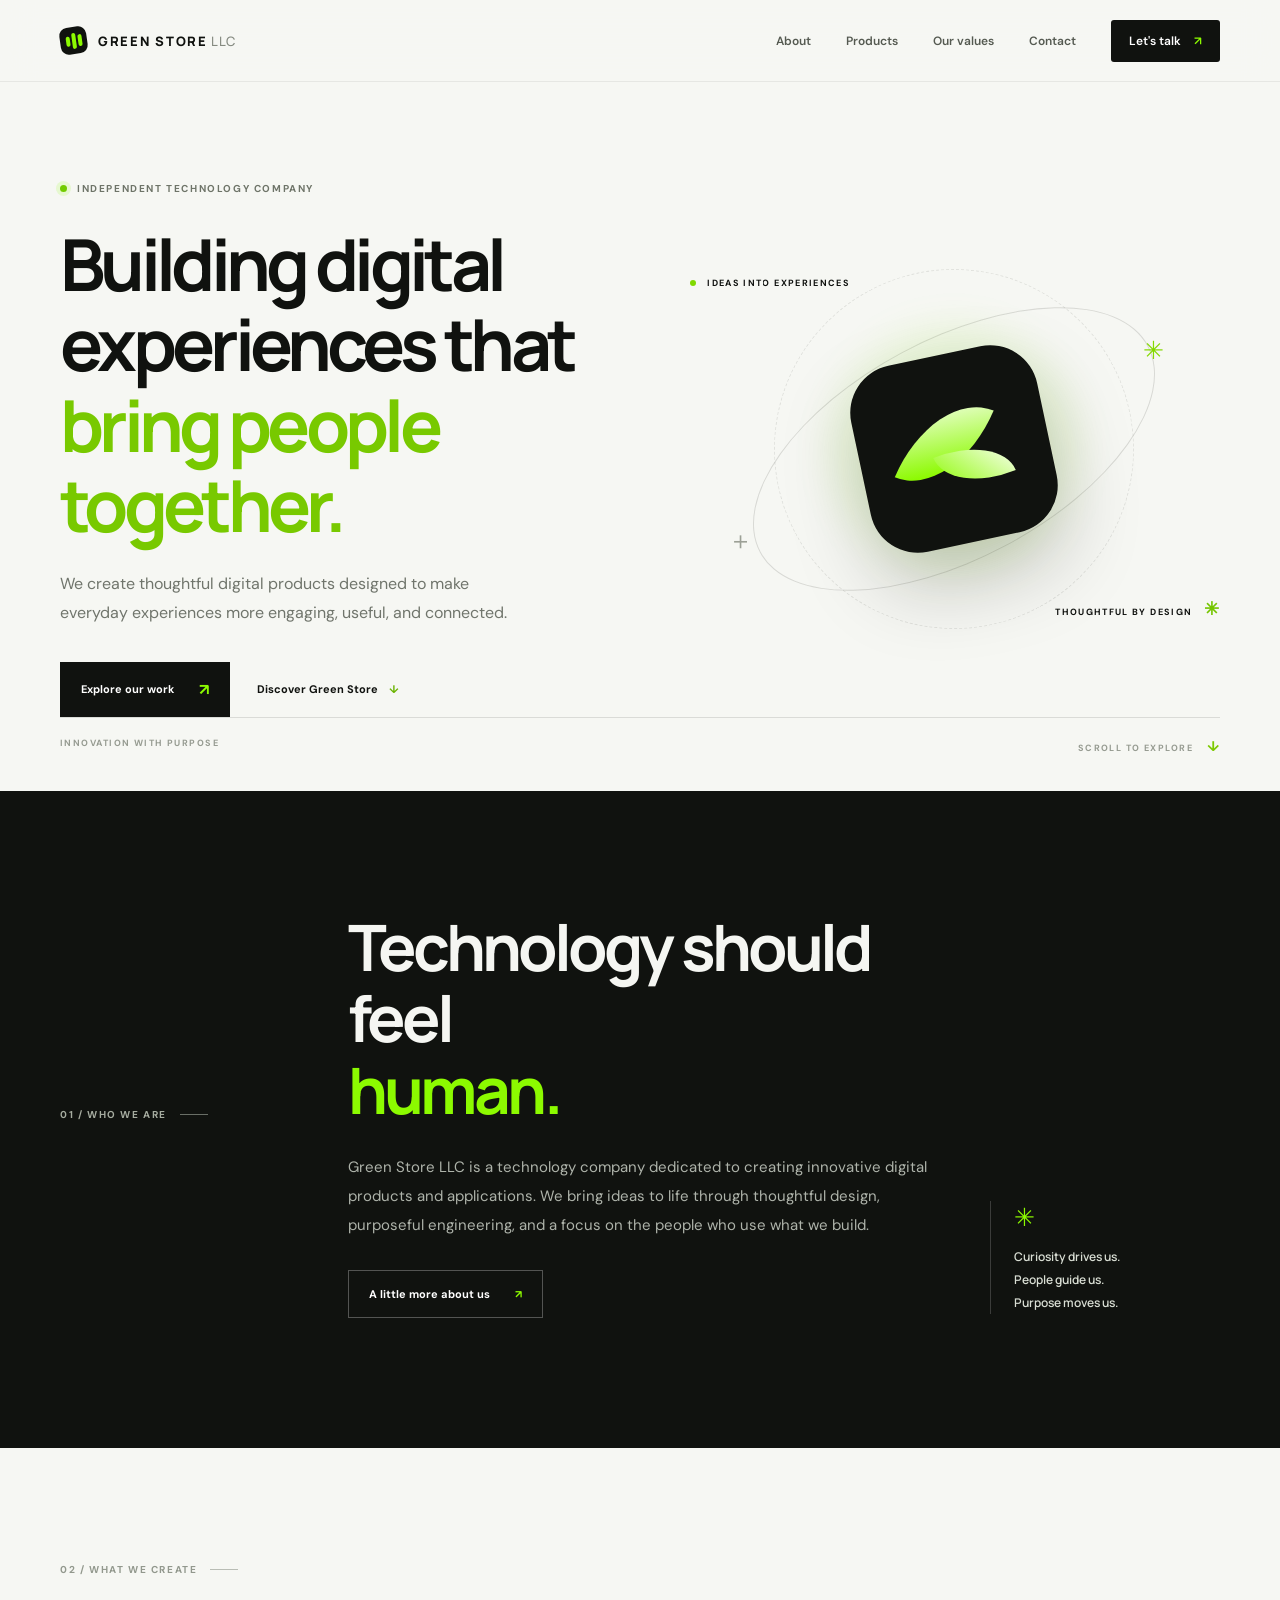
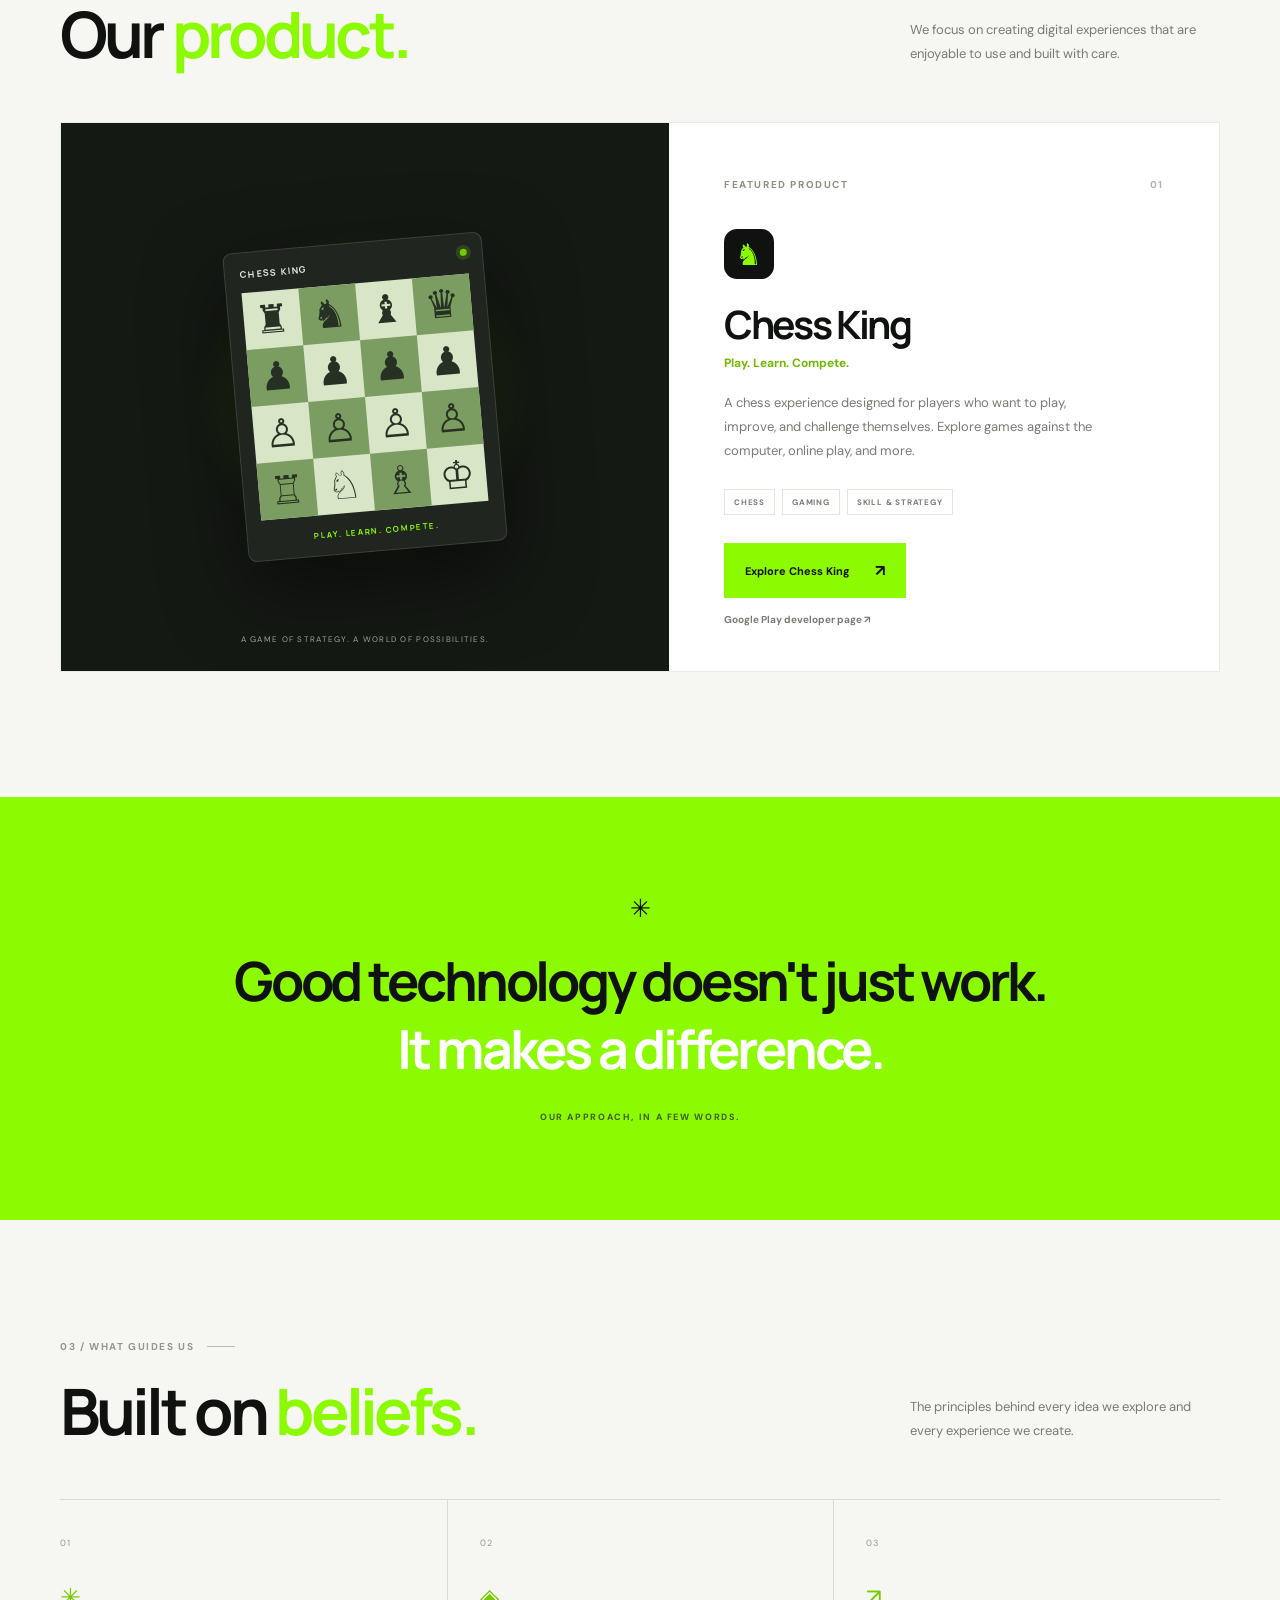
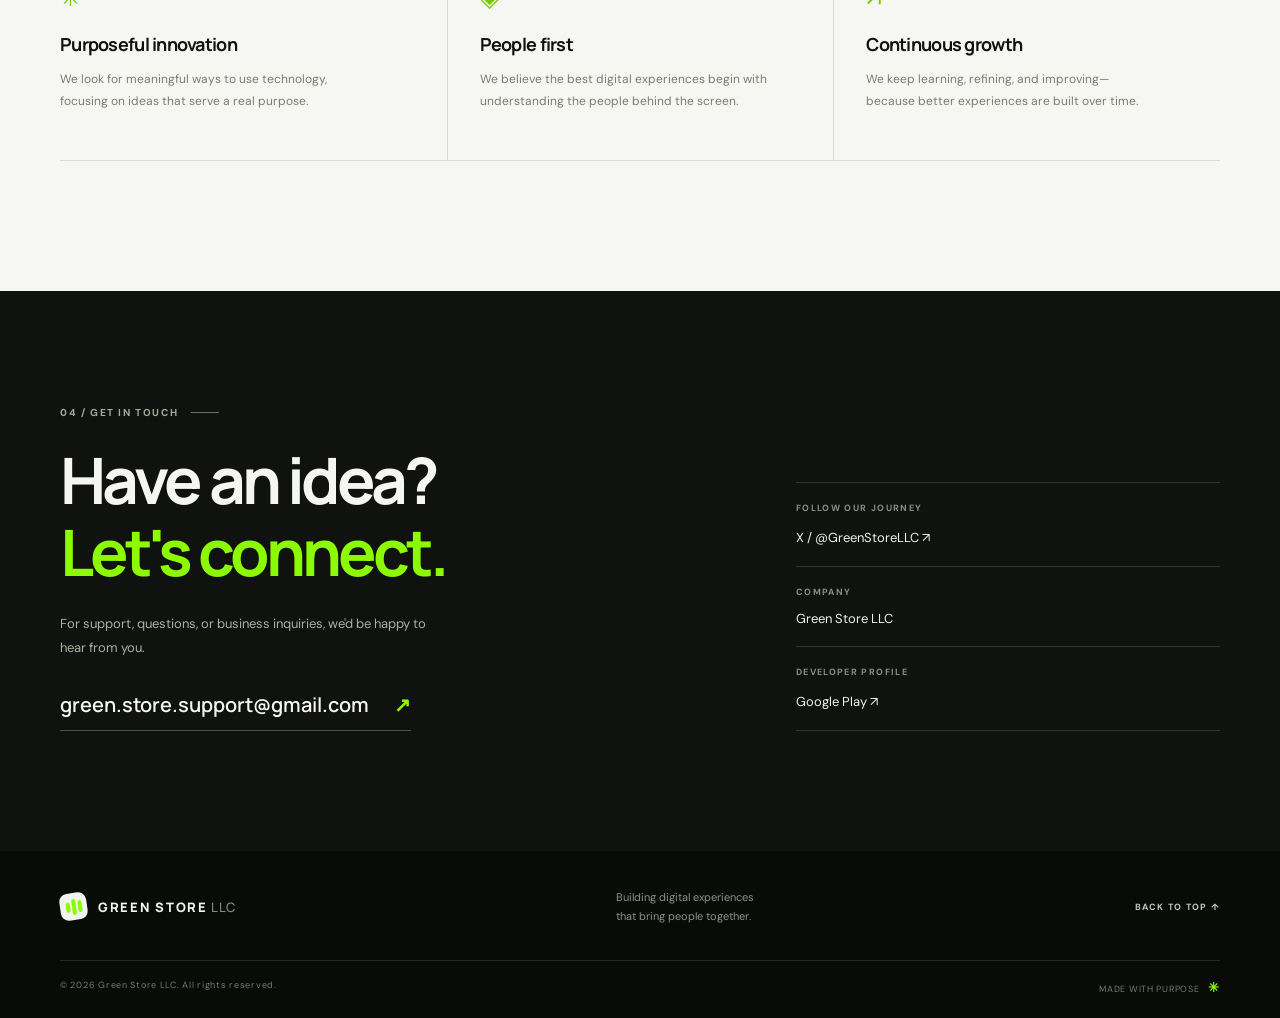
==== index.html @ 59d02200 "Add files via upload" ====
<!doctype html>
<html lang="en">
<head>
  <meta charset="utf-8">
  <meta name="viewport" content="width=device-width, initial-scale=1">
  <meta name="theme-color" content="#10120f">
  <meta name="description" content="Green Store LLC is a technology company dedicated to creating thoughtful digital products and applications.">
  <meta property="og:title" content="Green Store LLC — Building digital experiences">
  <meta property="og:description" content="Thoughtful technology. Meaningful digital experiences.">
  <meta property="og:type" content="website">
  <title>Green Store LLC — Building digital experiences</title>
  <link rel="icon" href="assets/favicon.svg" type="image/svg+xml">
  <link rel="preconnect" href="https://fonts.googleapis.com">
  <link rel="preconnect" href="https://fonts.gstatic.com" crossorigin>
  <link href="https://fonts.googleapis.com/css2?family=DM+Sans:wght@400;500;600;700&family=Manrope:wght@400;500;600;700;800&display=swap" rel="stylesheet">
  <link rel="stylesheet" href="styles.css">
</head>
<body>
  <header class="site-header" id="top">
    <nav class="nav container" aria-label="Main navigation">
      <a class="brand" href="#top" aria-label="Green Store LLC home">
        <span class="brand-mark"><span></span><span></span><span></span></span>
        <span>GREEN STORE<span class="brand-llc"> LLC</span></span>
      </a>
      <button class="menu-toggle" aria-label="Open navigation" aria-expanded="false"><span></span><span></span></button>
      <div class="nav-links">
        <a href="#about">About</a>
        <a href="#products">Products</a>
        <a href="#values">Our values</a>
        <a href="#contact">Contact</a>
        <a class="nav-cta" href="#contact">Let's talk <span>↗</span></a>
      </div>
    </nav>
  </header>

  <main>
    <section class="hero section-light">
      <div class="container hero-grid">
        <div class="hero-copy reveal">
          <div class="eyebrow"><span class="eyebrow-dot"></span> INDEPENDENT TECHNOLOGY COMPANY</div>
          <h1>Building digital<br>experiences that<br><span>bring people together.</span></h1>
          <p class="hero-lead">We create thoughtful digital products designed to make everyday experiences more engaging, useful, and connected.</p>
          <div class="hero-actions">
            <a class="button button-dark" href="#products">Explore our work <span>↗</span></a>
            <a class="text-link" href="#about">Discover Green Store <span>↓</span></a>
          </div>
        </div>
        <div class="hero-art reveal" aria-label="Abstract Green Store brand artwork">
          <div class="art-orbit orbit-one"></div><div class="art-orbit orbit-two"></div>
          <div class="art-glow"></div>
          <div class="art-core"><span class="core-leaf"></span><span class="core-leaf leaf-two"></span></div>
          <div class="art-label label-top"><i></i> IDEAS INTO EXPERIENCES</div>
          <div class="art-label label-bottom">THOUGHTFUL BY DESIGN <b>✳</b></div>
          <span class="art-cross cross-one">✳</span><span class="art-cross cross-two">＋</span>
        </div>
      </div>
      <div class="hero-bottom container">
        <span>INNOVATION WITH PURPOSE</span><span class="scroll-hint">SCROLL TO EXPLORE <b>↓</b></span>
      </div>
    </section>

    <section class="intro section-dark" id="about">
      <div class="container intro-grid">
        <div class="section-kicker reveal"><span>01 / WHO WE ARE</span><i></i></div>
        <div class="intro-content reveal">
          <h2>Technology should feel<br><em>human.</em></h2>
          <p class="intro-text">Green Store LLC is a technology company dedicated to creating innovative digital products and applications. We bring ideas to life through thoughtful design, purposeful engineering, and a focus on the people who use what we build.</p>
          <a class="button button-outline" href="#values">A little more about us <span>↗</span></a>
        </div>
        <div class="intro-note"><span class="note-symbol">✳</span><p>Curiosity drives us.<br>People guide us.<br>Purpose moves us.</p></div>
      </div>
    </section>

    <section class="product-section section-light" id="products">
      <div class="container">
        <div class="section-heading reveal">
          <div><div class="section-kicker dark-kicker"><span>02 / WHAT WE CREATE</span><i></i></div><h2>Our <em>product.</em></h2></div>
          <p>We focus on creating digital experiences that are enjoyable to use and built with care.</p>
        </div>
        <article class="product-card reveal">
          <div class="product-visual">
            <div class="product-orb"></div>
            <div class="chess-window">
              <div class="chess-top"><span>CHESS KING</span><span class="live-dot"></span></div>
              <div class="chess-board" aria-hidden="true">
                <span>♜</span><span>♞</span><span>♝</span><span>♛</span>
                <span>♟</span><span>♟</span><span>♟</span><span>♟</span>
                <span>♙</span><span>♙</span><span>♙</span><span>♙</span>
                <span>♖</span><span>♘</span><span>♗</span><span>♔</span>
              </div>
              <div class="chess-caption">PLAY. LEARN. COMPETE.</div>
            </div>
            <span class="visual-caption">A GAME OF STRATEGY. A WORLD OF POSSIBILITIES.</span>
          </div>
          <div class="product-info">
            <div class="product-index">FEATURED PRODUCT <span>01</span></div>
            <div class="product-logo">♞</div>
            <h3>Chess King</h3>
            <p class="product-tagline">Play. Learn. Compete.</p>
            <p class="product-description">A chess experience designed for players who want to play, improve, and challenge themselves. Explore games against the computer, online play, and more.</p>
            <div class="product-tags"><span>CHESS</span><span>GAMING</span><span>SKILL & STRATEGY</span></div>
            <div class="product-actions">
              <a class="button button-green" href="https://green-store-llc.github.io/Chess-King/" target="_blank" rel="noopener">Explore Chess King <span>↗</span></a>
              <a class="product-secondary" href="https://play.google.com/store/apps/dev?id=5631731968854259829" target="_blank" rel="noopener">Google Play developer page ↗</a>
            </div>
          </div>
        </article>
      </div>
    </section>

    <section class="statement-section">
      <div class="container statement-inner reveal">
        <span class="statement-star">✳</span>
        <p>Good technology doesn't just work.<br><em>It makes a difference.</em></p>
        <span class="statement-caption">OUR APPROACH, IN A FEW WORDS.</span>
      </div>
    </section>

    <section class="values-section section-light" id="values">
      <div class="container">
        <div class="section-heading reveal">
          <div><div class="section-kicker dark-kicker"><span>03 / WHAT GUIDES US</span><i></i></div><h2>Built on <em>beliefs.</em></h2></div>
          <p>The principles behind every idea we explore and every experience we create.</p>
        </div>
        <div class="values-grid">
          <article class="value-card reveal"><span class="value-number">01</span><div class="value-icon">✳</div><h3>Purposeful innovation</h3><p>We look for meaningful ways to use technology, focusing on ideas that serve a real purpose.</p></article>
          <article class="value-card reveal"><span class="value-number">02</span><div class="value-icon">◈</div><h3>People first</h3><p>We believe the best digital experiences begin with understanding the people behind the screen.</p></article>
          <article class="value-card reveal"><span class="value-number">03</span><div class="value-icon">↗</div><h3>Continuous growth</h3><p>We keep learning, refining, and improving—because better experiences are built over time.</p></article>
        </div>
      </div>
    </section>

    <section class="contact-section section-dark" id="contact">
      <div class="container contact-grid">
        <div class="contact-copy reveal">
          <div class="section-kicker"><span>04 / GET IN TOUCH</span><i></i></div>
          <h2>Have an idea?<br><em>Let's connect.</em></h2>
          <p>For support, questions, or business inquiries, we'd be happy to hear from you.</p>
          <a class="contact-email" href="mailto:green.store.support@gmail.com">green.store.support@gmail.com <span>↗</span></a>
        </div>
        <div class="contact-side reveal">
          <div class="contact-detail"><span>FOLLOW OUR JOURNEY</span><a href="https://x.com/GreenStoreLLC" target="_blank" rel="noopener">X / @GreenStoreLLC ↗</a></div>
          <div class="contact-detail"><span>COMPANY</span><p>Green Store LLC</p></div>
          <div class="contact-detail"><span>DEVELOPER PROFILE</span><a href="https://play.google.com/store/apps/dev?id=5631731968854259829" target="_blank" rel="noopener">Google Play ↗</a></div>
        </div>
      </div>
    </section>
  </main>

  <footer class="footer">
    <div class="container footer-main">
      <a class="brand footer-brand" href="#top"><span class="brand-mark"><span></span><span></span><span></span></span><span>GREEN STORE<span class="brand-llc"> LLC</span></span></a>
      <p>Building digital experiences<br>that bring people together.</p>
      <a class="back-top" href="#top">BACK TO TOP ↑</a>
    </div>
    <div class="container footer-bottom"><span>© <span id="year"></span> Green Store LLC. All rights reserved.</span><span>MADE WITH PURPOSE <b>✳</b></span></div>
  </footer>
  <script src="script.js"></script>
</body>
</html>
---- styles.css ----
@import url('https://fonts.googleapis.com/css2?family=DM+Sans:wght@400;500;600;700&family=Manrope:wght@400;500;600;700;800&display=swap');
:root{--green:#8CFA00;--ink:#10120f;--muted:#73776f;--paper:#f6f7f3;--white:#fff;--line:rgba(16,18,15,.12);--dark-line:rgba(255,255,255,.14);--heading:'Manrope',sans-serif;--body:'DM Sans',sans-serif}
*{box-sizing:border-box}html{scroll-behavior:smooth;scroll-padding-top:86px}body{margin:0;background:var(--paper);color:var(--ink);font-family:var(--body);-webkit-font-smoothing:antialiased}a{color:inherit;text-decoration:none}.container{width:min(1160px,calc(100% - 64px));margin:auto}.section-light{background:var(--paper)}.section-dark{background:var(--ink);color:#f5f6f2}
.site-header{height:82px;background:rgba(246,247,243,.92);backdrop-filter:blur(16px);position:sticky;top:0;z-index:20;border-bottom:1px solid rgba(16,18,15,.07)}.nav{height:100%;display:flex;align-items:center;justify-content:space-between}.brand{display:inline-flex;align-items:center;gap:11px;font:800 13px var(--heading);letter-spacing:.13em}.brand-llc{font-weight:500;letter-spacing:.04em;color:#858a80}.brand-mark{width:27px;height:27px;background:var(--ink);border-radius:8px;display:flex;align-items:center;justify-content:center;gap:2px;transform:rotate(-8deg)}.brand-mark span{display:block;width:4px;border-radius:4px;background:var(--green)}.brand-mark span:nth-child(1){height:10px}.brand-mark span:nth-child(2){height:16px}.brand-mark span:nth-child(3){height:12px}.nav-links{display:flex;align-items:center;gap:35px;font-size:12px;font-weight:600;color:#555a51}.nav-links>a:not(.nav-cta):hover{color:#4d8e00}.nav-cta{background:var(--ink);color:white;padding:13px 18px;border-radius:3px}.nav-cta span{color:var(--green);margin-left:10px}.menu-toggle{display:none}
.hero{min-height:680px;position:relative;overflow:hidden;padding:100px 0 36px}.hero-grid{display:grid;grid-template-columns:1.05fr .95fr;align-items:center;gap:40px;min-height:490px}.eyebrow,.section-kicker,.product-index{font-size:10px;font-weight:700;letter-spacing:.16em}.eyebrow{display:flex;align-items:center;gap:10px;color:#6e7468;margin-bottom:29px}.eyebrow-dot,.live-dot{width:7px;height:7px;background:#72cb00;border-radius:50%;box-shadow:0 0 0 4px rgba(140,250,0,.15)}h1,h2,h3,p{margin-top:0}h1,h2,h3{font-family:var(--heading)}h1{font-size:clamp(46px,5.6vw,76px);line-height:1.12;letter-spacing:-.065em;margin-bottom:25px;font-weight:700}h1 span{color:#78c900}.hero-lead{max-width:470px;color:#70756c;font-size:16px;line-height:1.8;margin-bottom:34px}.hero-actions{display:flex;align-items:center;gap:27px}.button{display:inline-flex;align-items:center;justify-content:center;gap:25px;padding:16px 20px;font-size:11px;font-weight:700;transition:transform .2s,background .2s;border:1px solid transparent}.button:hover{transform:translateY(-3px)}.button-dark{background:var(--ink);color:white}.button-dark span,.button-green span{font-size:16px;color:var(--green)}.text-link{font-size:11px;font-weight:700}.text-link span{margin-left:8px;color:#6ab300}.hero-art{height:440px;position:relative;display:grid;place-items:center}.art-glow{position:absolute;width:300px;height:300px;border-radius:50%;background:radial-gradient(circle,rgba(140,250,0,.32),rgba(140,250,0,0) 68%);filter:blur(12px)}.art-orbit{position:absolute;border:1px solid rgba(16,18,15,.13);border-radius:50%;transform:rotate(-28deg)}.orbit-one{width:440px;height:220px}.orbit-two{width:360px;height:360px;border-style:dashed;opacity:.7}.art-core{width:190px;height:190px;background:var(--ink);border-radius:48px;transform:rotate(-12deg);display:grid;place-items:center;box-shadow:0 35px 80px rgba(16,18,15,.22);position:relative;z-index:2}.core-leaf{width:65px;height:100px;border-radius:100% 0 100% 0;background:linear-gradient(145deg,#fff 4%,var(--green) 75%);transform:rotate(35deg);position:absolute;left:54px;top:38px}.leaf-two{width:42px;height:72px;left:91px;top:78px;transform:rotate(80deg);background:linear-gradient(145deg,#fff,var(--green))}.art-label{position:absolute;font-size:9px;letter-spacing:.15em;font-weight:700;z-index:3}.label-top{top:48px;left:2px}.label-top i{display:inline-block;width:6px;height:6px;border-radius:50%;background:#80d900;margin-right:8px}.label-bottom{bottom:48px;right:0}.label-bottom b{color:#75c500;font-size:18px;margin-left:8px}.art-cross{position:absolute;color:#84d900;font-size:25px}.cross-one{top:105px;right:56px}.cross-two{bottom:112px;left:40px;color:#9ca096}.hero-bottom{display:flex;justify-content:space-between;border-top:1px solid var(--line);padding-top:19px;color:#969b91;font-size:9px;letter-spacing:.16em;font-weight:700}.scroll-hint b{font-size:14px;color:#7cc900;margin-left:10px}
.intro{padding:120px 0 130px}.intro-grid{display:grid;grid-template-columns:.7fr 1.7fr .65fr;gap:40px}.section-kicker{display:flex;align-items:center;gap:13px;color:#a6aca0;white-space:nowrap}.section-kicker i{width:28px;height:1px;background:currentColor;opacity:.6}.intro h2,.section-heading h2,.contact-copy h2{font-size:clamp(42px,5vw,64px);letter-spacing:-.06em;line-height:1.12;margin:0 0 27px}.intro h2 em,.section-heading h2 em,.contact-copy h2 em{font-style:normal;color:var(--green)}.intro-text{max-width:610px;color:#aeb3aa;font-size:15px;line-height:1.95;margin-bottom:30px}.button-outline{border-color:rgba(255,255,255,.28);color:#fff}.button-outline span{color:var(--green)}.intro-note{align-self:end;border-left:1px solid rgba(255,255,255,.18);padding-left:23px;margin-bottom:4px}.note-symbol{font-size:25px;color:var(--green)}.intro-note p{font:600 12px/1.9 var(--heading);color:#d8ddd3;margin:12px 0 0}
.product-section{padding:115px 0 125px}.section-heading{display:flex;justify-content:space-between;align-items:end;margin-bottom:52px}.dark-kicker{color:#92988d;margin-bottom:22px}.section-heading h2{margin:0}.section-heading>p{max-width:310px;color:#777d72;font-size:13px;line-height:1.8;margin:0 0 5px}.product-card{display:grid;grid-template-columns:1.05fr .95fr;background:#fff;min-height:480px;border:1px solid #e9ebe5}.product-visual{background:#151914;min-height:480px;position:relative;display:grid;place-items:center;overflow:hidden}.product-orb{position:absolute;width:360px;height:360px;border-radius:50%;background:radial-gradient(circle,rgba(140,250,0,.24),transparent 67%);filter:blur(8px)}.chess-window{position:relative;width:260px;padding:15px;background:#20251f;border:1px solid rgba(255,255,255,.13);border-radius:9px;box-shadow:0 30px 80px #0008;transform:rotate(-5deg)}.chess-top{display:flex;justify-content:space-between;color:#e9eee4;font:700 9px var(--heading);letter-spacing:.14em;margin-bottom:12px}.chess-board{display:grid;grid-template-columns:repeat(4,1fr);aspect-ratio:1;background:#d8e5c7}.chess-board span{display:grid;place-items:center;font-size:39px;color:#263023}.chess-board span:nth-child(8n+2),.chess-board span:nth-child(8n+4),.chess-board span:nth-child(8n+5),.chess-board span:nth-child(8n+7){background:#7b9d62}.chess-caption{text-align:center;color:var(--green);font:700 8px var(--heading);letter-spacing:.2em;padding-top:14px}.visual-caption{position:absolute;bottom:27px;color:#9ba395;font-size:8px;letter-spacing:.16em}.product-info{padding:55px 55px 45px;display:flex;align-items:flex-start;flex-direction:column}.product-index{color:#899084;width:100%;display:flex;justify-content:space-between}.product-index span{color:#b0b5ab}.product-logo{width:50px;height:50px;border-radius:13px;background:var(--ink);color:var(--green);display:grid;place-items:center;font-size:30px;margin:38px 0 18px}.product-info h3{font-size:39px;letter-spacing:-.06em;margin-bottom:4px}.product-tagline{font-size:12px;font-weight:700;color:#70b900;margin-bottom:20px}.product-description{font-size:13px;line-height:1.85;color:#777d72;max-width:390px}.product-tags{display:flex;flex-wrap:wrap;gap:7px;margin:13px 0 28px}.product-tags span{font-size:8px;font-weight:700;letter-spacing:.1em;border:1px solid #e3e6dd;padding:7px 9px;color:#777d72}.product-actions{display:flex;flex-direction:column;align-items:flex-start;gap:15px;margin-top:auto}.button-green{background:var(--green);color:var(--ink)}.button-green span{color:var(--ink)}.product-secondary{font-size:10px;font-weight:700;color:#777d72}
.statement-section{background:var(--green);padding:95px 0;text-align:center}.statement-inner{position:relative}.statement-star{font-size:25px}.statement-inner p{font:700 clamp(31px,4.5vw,54px)/1.25 var(--heading);letter-spacing:-.06em;margin:22px 0}.statement-inner p em{font-style:normal;color:#fff}.statement-caption{font-size:9px;font-weight:700;letter-spacing:.18em;color:#3d5d1d}
.values-section{padding:120px 0 130px}.values-grid{display:grid;grid-template-columns:repeat(3,1fr);border-top:1px solid var(--line);border-bottom:1px solid var(--line)}.value-card{padding:30px 32px 36px 0;min-height:260px;position:relative}.value-card+.value-card{border-left:1px solid var(--line);padding-left:32px}.value-number{font-size:9px;letter-spacing:.12em;color:#92988d}.value-icon{font-size:25px;color:#77c900;margin:30px 0 18px}.value-card h3{font-size:18px;letter-spacing:-.04em;margin-bottom:12px}.value-card p{font-size:12px;line-height:1.85;color:#777d72;max-width:290px;margin:0}
.contact-section{padding:115px 0 120px}.contact-grid{display:grid;grid-template-columns:1.2fr .8fr;gap:100px}.contact-copy h2{margin:25px 0}.contact-copy>p{font-size:13px;color:#aab0a5;line-height:1.8;max-width:390px;margin-bottom:32px}.contact-email{font:600 clamp(14px,2vw,20px) var(--heading);border-bottom:1px solid rgba(255,255,255,.25);padding-bottom:12px;display:inline-flex;gap:25px;align-items:center}.contact-email span{color:var(--green)}.contact-side{align-self:end}.contact-detail{padding:19px 0;border-bottom:1px solid var(--dark-line)}.contact-detail:first-child{border-top:1px solid var(--dark-line)}.contact-detail>span{display:block;color:#899084;font-size:9px;font-weight:700;letter-spacing:.15em;margin-bottom:12px}.contact-detail a,.contact-detail p{font-size:13px;color:#f0f2ec;margin:0}.contact-detail a:hover{color:var(--green)}
.footer{background:#090b08;color:#f3f5ef;padding:37px 0 22px}.footer-main{display:flex;align-items:center;justify-content:space-between;padding-bottom:35px}.footer-brand .brand-mark{background:#f1f4ec}.footer-main>p{font-size:11px;line-height:1.7;color:#8c9386;margin:0}.back-top{font-size:9px;letter-spacing:.14em;font-weight:700;color:#c3c9bc}.back-top:hover{color:var(--green)}.footer-bottom{border-top:1px solid rgba(255,255,255,.12);padding-top:18px;display:flex;justify-content:space-between;color:#737b6e;font-size:9px;letter-spacing:.08em}.footer-bottom b{color:var(--green);font-size:13px;margin-left:6px}
.reveal{opacity:0;transform:translateY(22px);transition:opacity .7s ease,transform .7s ease}.reveal.visible{opacity:1;transform:translateY(0)}
@media(max-width:800px){.container{width:min(100% - 40px,600px)}.site-header{height:72px}.menu-toggle{display:flex;width:40px;height:40px;border:0;background:transparent;flex-direction:column;justify-content:center;gap:6px;align-items:center}.menu-toggle span{width:21px;height:1.5px;background:var(--ink)}.nav-links{display:none;position:absolute;top:71px;left:0;right:0;background:var(--paper);padding:22px 25px 27px;flex-direction:column;align-items:stretch;gap:21px;border-bottom:1px solid var(--line)}.nav-links.open{display:flex}.nav-cta{text-align:center}.hero{padding-top:70px;min-height:0}.hero-grid{grid-template-columns:1fr;gap:5px}.hero-art{height:350px;max-width:500px;width:100%;margin:0 auto}.art-core{width:150px;height:150px}.core-leaf{transform:scale(.8) rotate(35deg);left:39px;top:25px}.leaf-two{left:74px;top:60px}.orbit-one{width:350px;height:180px}.orbit-two{width:290px;height:290px}.hero-bottom{margin-top:22px}.intro{padding:85px 0}.intro-grid{grid-template-columns:1fr;gap:35px}.intro-note{display:none}.intro h2,.section-heading h2,.contact-copy h2{font-size:48px}.product-section,.values-section{padding:85px 0}.section-heading{display:block}.section-heading>p{margin-top:20px}.product-card{grid-template-columns:1fr}.product-visual{min-height:370px}.product-info{padding:35px 28px 38px;min-height:450px}.product-logo{margin-top:27px}.values-grid{grid-template-columns:1fr}.value-card,.value-card+.value-card{border-left:0;padding:25px 0;min-height:0;border-bottom:1px solid var(--line)}.value-card:last-child{border-bottom:0}.value-icon{margin:20px 0 12px}.contact-section{padding:85px 0}.contact-grid{grid-template-columns:1fr;gap:55px}.footer-main{align-items:flex-start;gap:25px;flex-wrap:wrap}.footer-main>p{order:3;width:100%}}
@media(max-width:420px){.container{width:calc(100% - 36px)}h1{font-size:43px}.hero-actions{gap:18px;flex-wrap:wrap}.button{padding:15px 16px}.hero-art{height:300px}.art-label{font-size:7px}.label-top{left:0}.label-bottom{right:0}.product-visual{min-height:320px}.chess-window{width:235px}.footer-bottom{gap:12px;flex-direction:column}.contact-email{font-size:14px}}
@media(prefers-reduced-motion:reduce){html{scroll-behavior:auto}*,*::before,*::after{transition:none!important}.reveal{opacity:1;transform:none}}
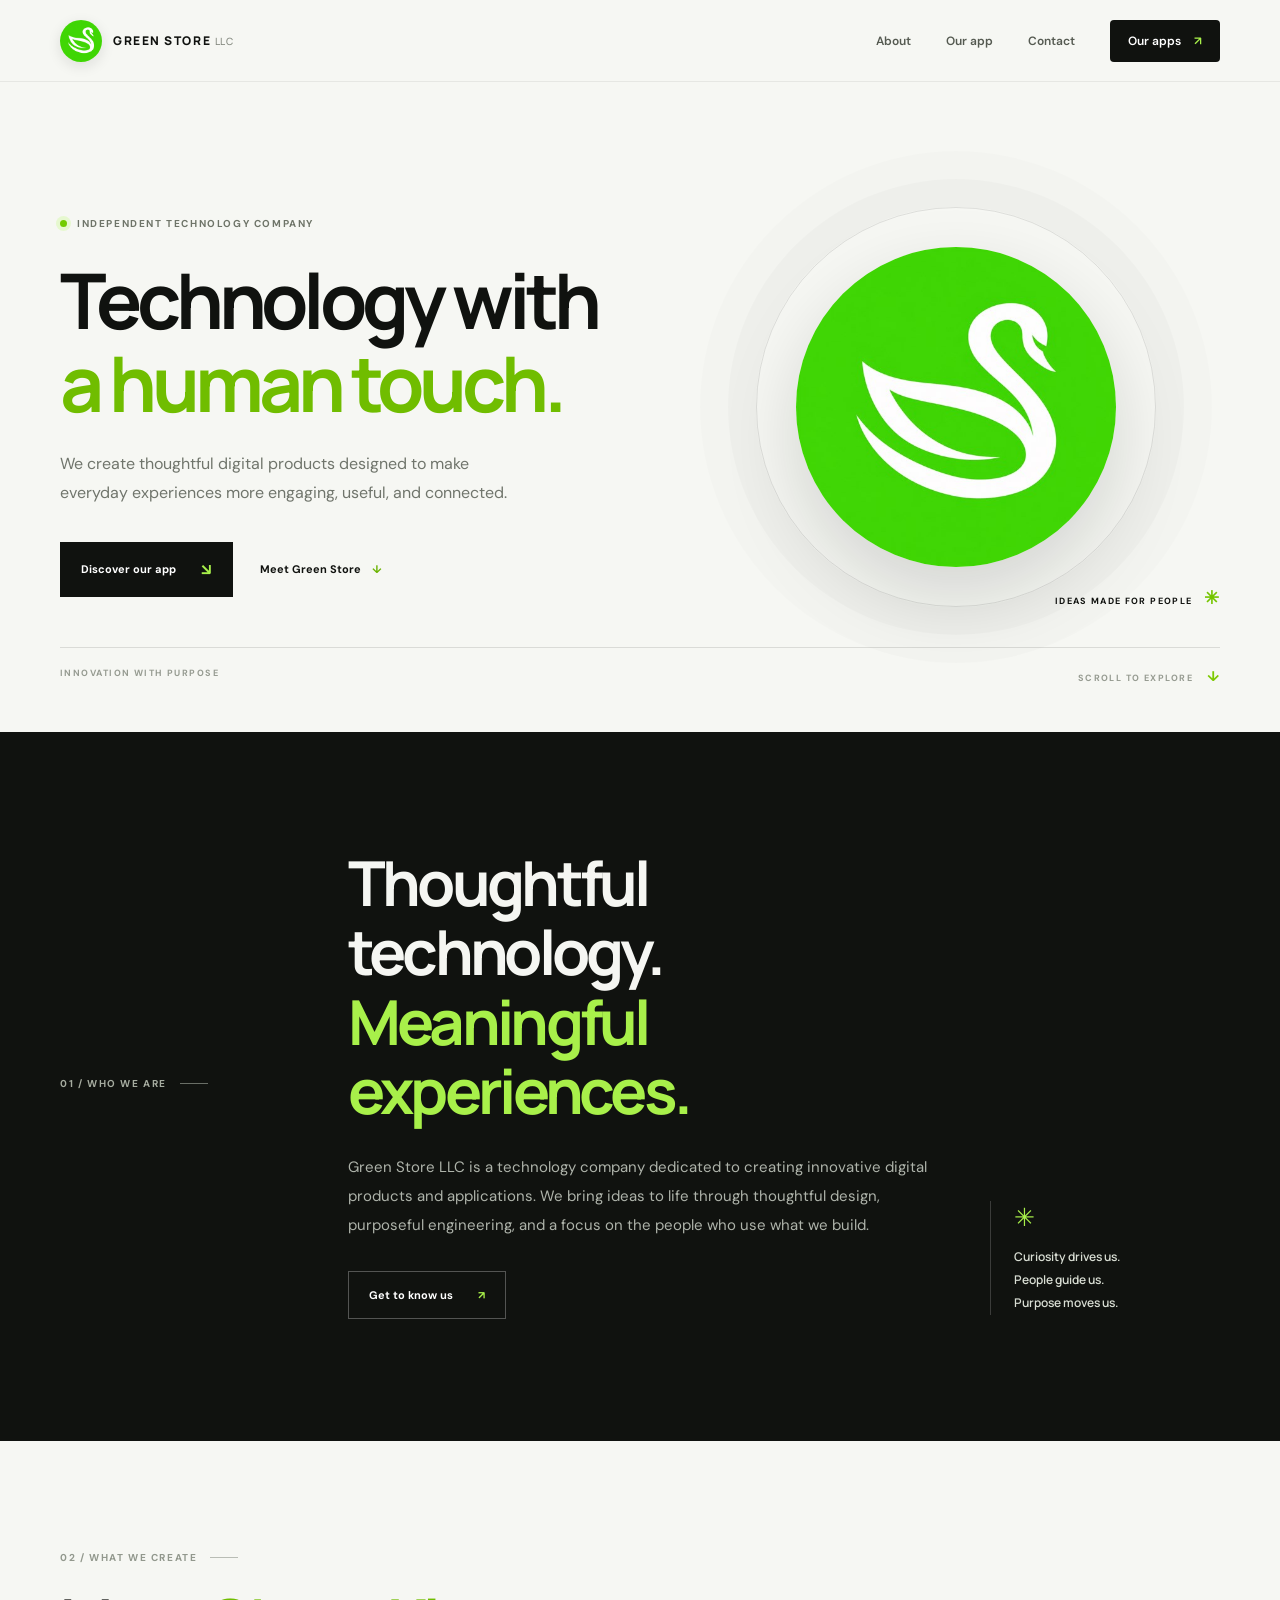
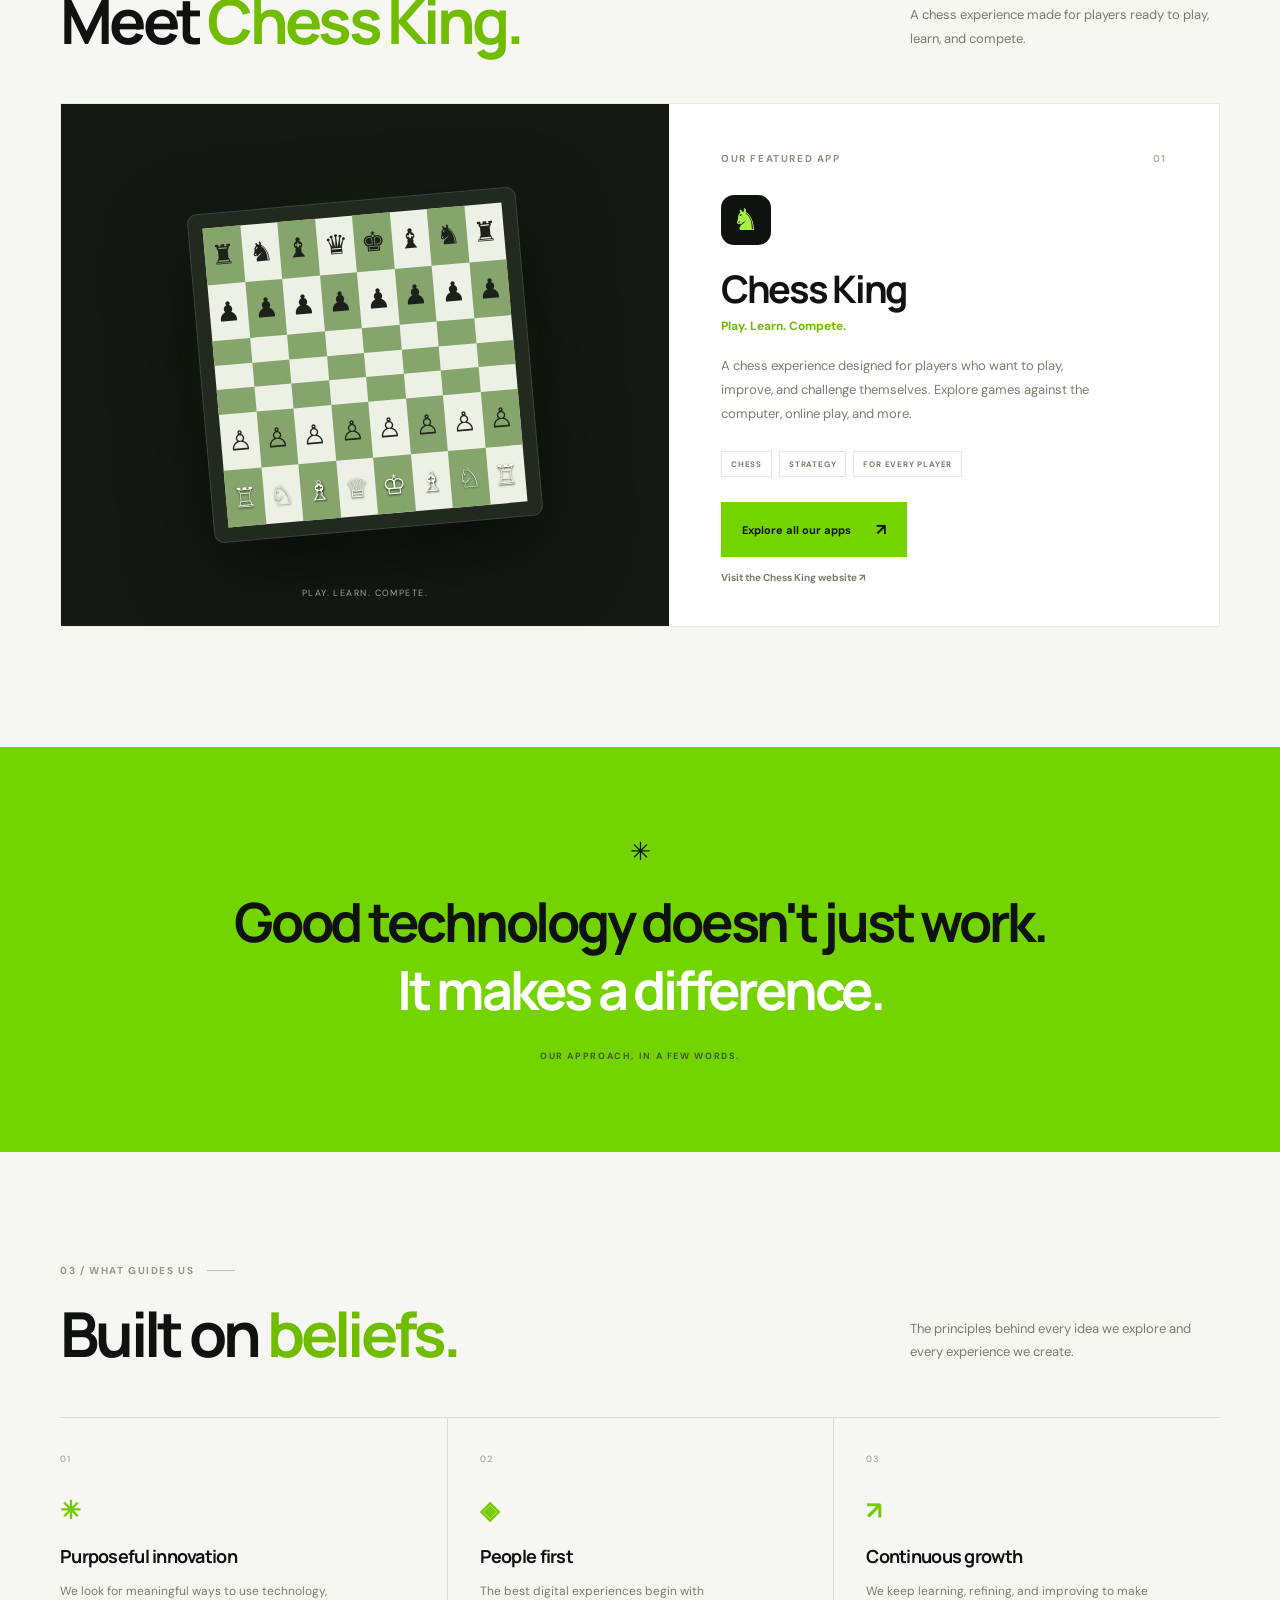
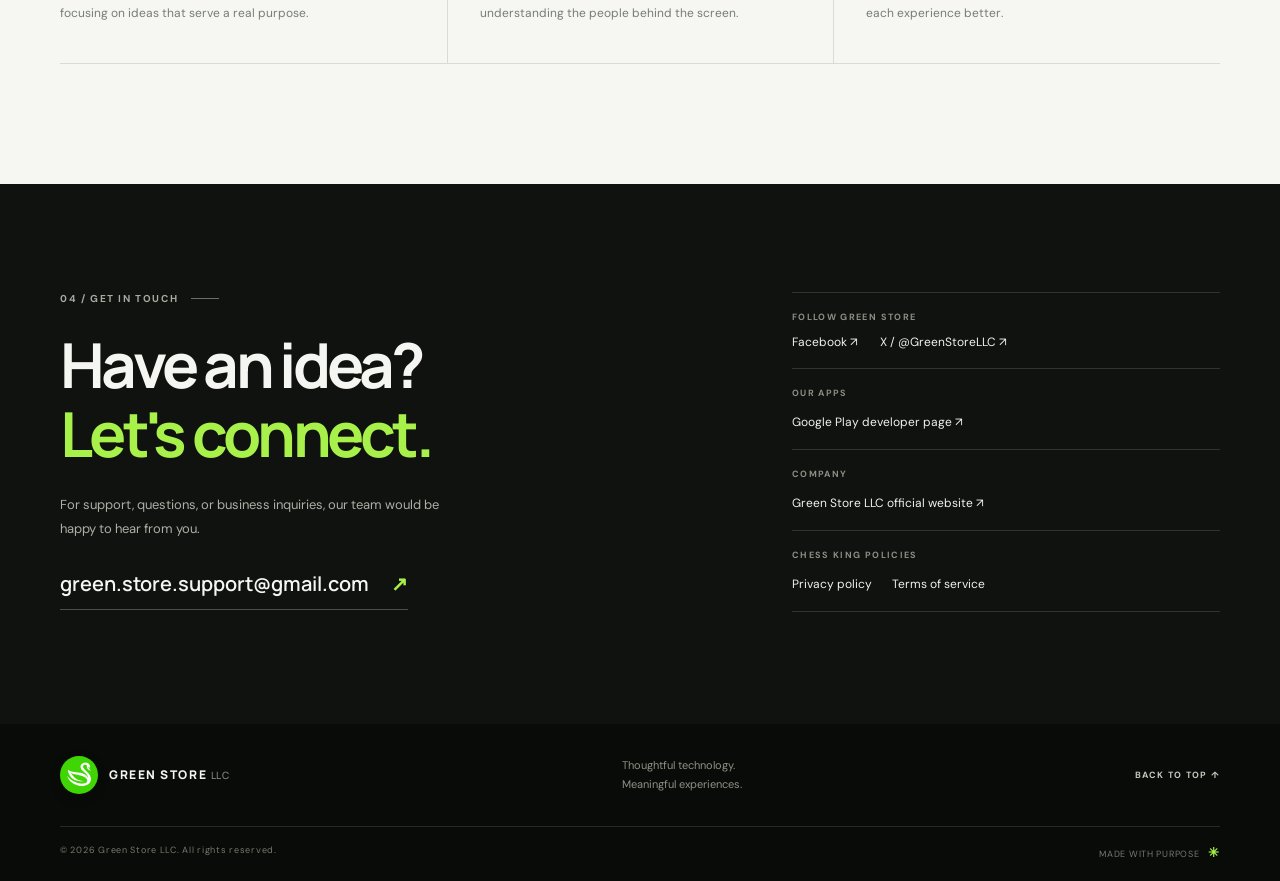
==== commit 4e571773: "Redesign company website with official branding" ====
--- a/index.html
+++ b/index.html
@@ -4,12 +4,13 @@
   <meta charset="utf-8">
   <meta name="viewport" content="width=device-width, initial-scale=1">
   <meta name="theme-color" content="#10120f">
-  <meta name="description" content="Green Store LLC is a technology company dedicated to creating thoughtful digital products and applications.">
-  <meta property="og:title" content="Green Store LLC — Building digital experiences">
-  <meta property="og:description" content="Thoughtful technology. Meaningful digital experiences.">
+  <meta name="description" content="Green Store LLC creates thoughtful digital products and applications. Discover Chess King and connect with our team.">
+  <meta property="og:title" content="Green Store LLC — Thoughtful technology">
+  <meta property="og:description" content="We create thoughtful digital products designed to make everyday experiences more engaging and connected.">
   <meta property="og:type" content="website">
-  <title>Green Store LLC — Building digital experiences</title>
-  <link rel="icon" href="assets/favicon.svg" type="image/svg+xml">
+  <meta property="og:image" content="https://green-store-llc.github.io/assets/green_store_logo.jpg">
+  <title>Green Store LLC — Thoughtful technology</title>
+  <link rel="icon" href="assets/green_store_logo.jpg" type="image/jpeg">
   <link rel="preconnect" href="https://fonts.googleapis.com">
   <link rel="preconnect" href="https://fonts.gstatic.com" crossorigin>
   <link href="https://fonts.googleapis.com/css2?family=DM+Sans:wght@400;500;600;700&family=Manrope:wght@400;500;600;700;800&display=swap" rel="stylesheet">
@@ -19,16 +20,13 @@
   <header class="site-header" id="top">
     <nav class="nav container" aria-label="Main navigation">
       <a class="brand" href="#top" aria-label="Green Store LLC home">
-        <span class="brand-mark"><span></span><span></span><span></span></span>
-        <span>GREEN STORE<span class="brand-llc"> LLC</span></span>
+        <img src="assets/green_store_logo.jpg" alt="" width="42" height="42">
+        <span>GREEN STORE <small>LLC</small></span>
       </a>
-      <button class="menu-toggle" aria-label="Open navigation" aria-expanded="false"><span></span><span></span></button>
-      <div class="nav-links">
-        <a href="#about">About</a>
-        <a href="#products">Products</a>
-        <a href="#values">Our values</a>
-        <a href="#contact">Contact</a>
-        <a class="nav-cta" href="#contact">Let's talk <span>↗</span></a>
+      <button class="menu-toggle" aria-label="Open navigation" aria-expanded="false" aria-controls="nav-links"><span></span><span></span></button>
+      <div class="nav-links" id="nav-links">
+        <a href="#about">About</a><a href="#products">Our app</a><a href="#contact">Contact</a>
+        <a class="nav-cta" href="https://play.google.com/store/apps/dev?id=5631731968854259829" target="_blank" rel="noopener noreferrer">Our apps <span>↗</span></a>
       </div>
     </nav>
   </header>
@@ -37,124 +35,90 @@
     <section class="hero section-light">
       <div class="container hero-grid">
         <div class="hero-copy reveal">
-          <div class="eyebrow"><span class="eyebrow-dot"></span> INDEPENDENT TECHNOLOGY COMPANY</div>
-          <h1>Building digital<br>experiences that<br><span>bring people together.</span></h1>
+          <div class="eyebrow"><span></span> INDEPENDENT TECHNOLOGY COMPANY</div>
+          <h1>Technology with<br><em>a human touch.</em></h1>
           <p class="hero-lead">We create thoughtful digital products designed to make everyday experiences more engaging, useful, and connected.</p>
           <div class="hero-actions">
-            <a class="button button-dark" href="#products">Explore our work <span>↗</span></a>
-            <a class="text-link" href="#about">Discover Green Store <span>↓</span></a>
+            <a class="button button-dark" href="#products">Discover our app <span>↘</span></a>
+            <a class="text-link" href="#about">Meet Green Store <span>↓</span></a>
           </div>
         </div>
-        <div class="hero-art reveal" aria-label="Abstract Green Store brand artwork">
-          <div class="art-orbit orbit-one"></div><div class="art-orbit orbit-two"></div>
-          <div class="art-glow"></div>
-          <div class="art-core"><span class="core-leaf"></span><span class="core-leaf leaf-two"></span></div>
-          <div class="art-label label-top"><i></i> IDEAS INTO EXPERIENCES</div>
-          <div class="art-label label-bottom">THOUGHTFUL BY DESIGN <b>✳</b></div>
-          <span class="art-cross cross-one">✳</span><span class="art-cross cross-two">＋</span>
+        <div class="hero-brand reveal">
+          <div class="brand-halo"></div>
+          <img src="assets/green_store_logo.jpg" alt="Green Store LLC white swan logo on a bright green background" width="320" height="320">
+          <span class="hero-caption">IDEAS MADE FOR PEOPLE <b>✳</b></span>
         </div>
       </div>
-      <div class="hero-bottom container">
-        <span>INNOVATION WITH PURPOSE</span><span class="scroll-hint">SCROLL TO EXPLORE <b>↓</b></span>
-      </div>
+      <div class="container hero-bottom"><span>INNOVATION WITH PURPOSE</span><a href="#about">SCROLL TO EXPLORE <b>↓</b></a></div>
     </section>
 
     <section class="intro section-dark" id="about">
       <div class="container intro-grid">
-        <div class="section-kicker reveal"><span>01 / WHO WE ARE</span><i></i></div>
-        <div class="intro-content reveal">
-          <h2>Technology should feel<br><em>human.</em></h2>
+        <div class="section-kicker"><span>01 / WHO WE ARE</span><i></i></div>
+        <div>
+          <h2>Thoughtful technology.<br><em>Meaningful experiences.</em></h2>
           <p class="intro-text">Green Store LLC is a technology company dedicated to creating innovative digital products and applications. We bring ideas to life through thoughtful design, purposeful engineering, and a focus on the people who use what we build.</p>
-          <a class="button button-outline" href="#values">A little more about us <span>↗</span></a>
+          <a class="button button-outline" href="#contact">Get to know us <span>↗</span></a>
         </div>
-        <div class="intro-note"><span class="note-symbol">✳</span><p>Curiosity drives us.<br>People guide us.<br>Purpose moves us.</p></div>
+        <aside class="intro-note"><span>✳</span><p>Curiosity drives us.<br>People guide us.<br>Purpose moves us.</p></aside>
       </div>
     </section>
 
     <section class="product-section section-light" id="products">
       <div class="container">
-        <div class="section-heading reveal">
-          <div><div class="section-kicker dark-kicker"><span>02 / WHAT WE CREATE</span><i></i></div><h2>Our <em>product.</em></h2></div>
-          <p>We focus on creating digital experiences that are enjoyable to use and built with care.</p>
+        <div class="section-heading">
+          <div><div class="section-kicker dark-kicker"><span>02 / WHAT WE CREATE</span><i></i></div><h2>Meet <em>Chess King.</em></h2></div>
+          <p>A chess experience made for players ready to play, learn, and compete.</p>
         </div>
-        <article class="product-card reveal">
-          <div class="product-visual">
-            <div class="product-orb"></div>
-            <div class="chess-window">
-              <div class="chess-top"><span>CHESS KING</span><span class="live-dot"></span></div>
-              <div class="chess-board" aria-hidden="true">
-                <span>♜</span><span>♞</span><span>♝</span><span>♛</span>
-                <span>♟</span><span>♟</span><span>♟</span><span>♟</span>
-                <span>♙</span><span>♙</span><span>♙</span><span>♙</span>
-                <span>♖</span><span>♘</span><span>♗</span><span>♔</span>
-              </div>
-              <div class="chess-caption">PLAY. LEARN. COMPETE.</div>
-            </div>
-            <span class="visual-caption">A GAME OF STRATEGY. A WORLD OF POSSIBILITIES.</span>
+        <article class="product-card">
+          <div class="product-visual" aria-label="Chess board illustration">
+            <div class="board-frame"><div class="board" aria-hidden="true"><span>♜</span><span>♞</span><span>♝</span><span>♛</span><span>♚</span><span>♝</span><span>♞</span><span>♜</span><span>♟</span><span>♟</span><span>♟</span><span>♟</span><span>♟</span><span>♟</span><span>♟</span><span>♟</span><span></span><span></span><span></span><span></span><span></span><span></span><span></span><span></span><span></span><span></span><span></span><span></span><span></span><span></span><span></span><span></span><span></span><span></span><span></span><span></span><span></span><span></span><span></span><span></span><span>♙</span><span>♙</span><span>♙</span><span>♙</span><span>♙</span><span>♙</span><span>♙</span><span>♙</span><span>♖</span><span>♘</span><span>♗</span><span>♕</span><span>♔</span><span>♗</span><span>♘</span><span>♖</span></div></div>
+            <span class="visual-caption">PLAY. LEARN. COMPETE.</span>
           </div>
           <div class="product-info">
-            <div class="product-index">FEATURED PRODUCT <span>01</span></div>
-            <div class="product-logo">♞</div>
+            <span class="product-index">OUR FEATURED APP <b>01</b></span>
+            <div class="product-mark">♞</div>
             <h3>Chess King</h3>
             <p class="product-tagline">Play. Learn. Compete.</p>
             <p class="product-description">A chess experience designed for players who want to play, improve, and challenge themselves. Explore games against the computer, online play, and more.</p>
-            <div class="product-tags"><span>CHESS</span><span>GAMING</span><span>SKILL & STRATEGY</span></div>
+            <div class="product-tags"><span>CHESS</span><span>STRATEGY</span><span>FOR EVERY PLAYER</span></div>
             <div class="product-actions">
-              <a class="button button-green" href="https://green-store-llc.github.io/Chess-King/" target="_blank" rel="noopener">Explore Chess King <span>↗</span></a>
-              <a class="product-secondary" href="https://play.google.com/store/apps/dev?id=5631731968854259829" target="_blank" rel="noopener">Google Play developer page ↗</a>
+              <a class="button button-green" href="https://play.google.com/store/apps/dev?id=5631731968854259829" target="_blank" rel="noopener noreferrer">Explore all our apps <span>↗</span></a>
+              <a class="product-secondary" href="https://green-store-llc.github.io/Chess-King/" target="_blank" rel="noopener noreferrer">Visit the Chess King website ↗</a>
             </div>
           </div>
         </article>
       </div>
     </section>
 
-    <section class="statement-section">
-      <div class="container statement-inner reveal">
-        <span class="statement-star">✳</span>
-        <p>Good technology doesn't just work.<br><em>It makes a difference.</em></p>
-        <span class="statement-caption">OUR APPROACH, IN A FEW WORDS.</span>
-      </div>
-    </section>
+    <section class="statement-section"><div class="container statement-inner"><span>✳</span><p>Good technology doesn't just work.<br><em>It makes a difference.</em></p><small>OUR APPROACH, IN A FEW WORDS.</small></div></section>
 
-    <section class="values-section section-light" id="values">
+    <section class="values-section section-light">
       <div class="container">
-        <div class="section-heading reveal">
-          <div><div class="section-kicker dark-kicker"><span>03 / WHAT GUIDES US</span><i></i></div><h2>Built on <em>beliefs.</em></h2></div>
-          <p>The principles behind every idea we explore and every experience we create.</p>
-        </div>
+        <div class="section-heading"><div><div class="section-kicker dark-kicker"><span>03 / WHAT GUIDES US</span><i></i></div><h2>Built on <em>beliefs.</em></h2></div><p>The principles behind every idea we explore and every experience we create.</p></div>
         <div class="values-grid">
-          <article class="value-card reveal"><span class="value-number">01</span><div class="value-icon">✳</div><h3>Purposeful innovation</h3><p>We look for meaningful ways to use technology, focusing on ideas that serve a real purpose.</p></article>
-          <article class="value-card reveal"><span class="value-number">02</span><div class="value-icon">◈</div><h3>People first</h3><p>We believe the best digital experiences begin with understanding the people behind the screen.</p></article>
-          <article class="value-card reveal"><span class="value-number">03</span><div class="value-icon">↗</div><h3>Continuous growth</h3><p>We keep learning, refining, and improving—because better experiences are built over time.</p></article>
+          <article class="value-card"><span>01</span><b>✳</b><h3>Purposeful innovation</h3><p>We look for meaningful ways to use technology, focusing on ideas that serve a real purpose.</p></article>
+          <article class="value-card"><span>02</span><b>◈</b><h3>People first</h3><p>The best digital experiences begin with understanding the people behind the screen.</p></article>
+          <article class="value-card"><span>03</span><b>↗</b><h3>Continuous growth</h3><p>We keep learning, refining, and improving to make each experience better.</p></article>
         </div>
       </div>
     </section>
 
     <section class="contact-section section-dark" id="contact">
       <div class="container contact-grid">
-        <div class="contact-copy reveal">
-          <div class="section-kicker"><span>04 / GET IN TOUCH</span><i></i></div>
-          <h2>Have an idea?<br><em>Let's connect.</em></h2>
-          <p>For support, questions, or business inquiries, we'd be happy to hear from you.</p>
-          <a class="contact-email" href="mailto:green.store.support@gmail.com">green.store.support@gmail.com <span>↗</span></a>
-        </div>
-        <div class="contact-side reveal">
-          <div class="contact-detail"><span>FOLLOW OUR JOURNEY</span><a href="https://x.com/GreenStoreLLC" target="_blank" rel="noopener">X / @GreenStoreLLC ↗</a></div>
-          <div class="contact-detail"><span>COMPANY</span><p>Green Store LLC</p></div>
-          <div class="contact-detail"><span>DEVELOPER PROFILE</span><a href="https://play.google.com/store/apps/dev?id=5631731968854259829" target="_blank" rel="noopener">Google Play ↗</a></div>
+        <div><div class="section-kicker"><span>04 / GET IN TOUCH</span><i></i></div><h2>Have an idea?<br><em>Let's connect.</em></h2><p class="contact-copy">For support, questions, or business inquiries, our team would be happy to hear from you.</p><a class="contact-email" href="mailto:green.store.support@gmail.com">green.store.support@gmail.com <span>↗</span></a></div>
+        <div class="contact-side">
+          <div class="contact-detail"><span>FOLLOW GREEN STORE</span><div class="social-links"><a href="https://www.facebook.com/profile.php?id=61596301007547" target="_blank" rel="noopener noreferrer">Facebook ↗</a><a href="https://x.com/GreenStoreLLC" target="_blank" rel="noopener noreferrer">X / @GreenStoreLLC ↗</a></div></div>
+          <div class="contact-detail"><span>OUR APPS</span><a href="https://play.google.com/store/apps/dev?id=5631731968854259829" target="_blank" rel="noopener noreferrer">Google Play developer page ↗</a></div>
+          <div class="contact-detail"><span>COMPANY</span><a href="https://green-store-llc.github.io/" target="_blank" rel="noopener noreferrer">Green Store LLC official website ↗</a></div>
+          <div class="contact-detail legal-links"><span>CHESS KING POLICIES</span><a href="https://green-store-llc.github.io/chessking/privacy-policy" target="_blank" rel="noopener noreferrer">Privacy policy</a><a href="https://green-store-llc.github.io/chessking/terms-of-service" target="_blank" rel="noopener noreferrer">Terms of service</a></div>
         </div>
       </div>
     </section>
   </main>
 
-  <footer class="footer">
-    <div class="container footer-main">
-      <a class="brand footer-brand" href="#top"><span class="brand-mark"><span></span><span></span><span></span></span><span>GREEN STORE<span class="brand-llc"> LLC</span></span></a>
-      <p>Building digital experiences<br>that bring people together.</p>
-      <a class="back-top" href="#top">BACK TO TOP ↑</a>
-    </div>
-    <div class="container footer-bottom"><span>© <span id="year"></span> Green Store LLC. All rights reserved.</span><span>MADE WITH PURPOSE <b>✳</b></span></div>
-  </footer>
+  <footer class="footer"><div class="container footer-main"><a class="brand" href="#top"><img src="assets/green_store_logo.jpg" alt="" width="40" height="40"><span>GREEN STORE <small>LLC</small></span></a><p>Thoughtful technology.<br>Meaningful experiences.</p><a class="back-top" href="#top">BACK TO TOP ↑</a></div><div class="container footer-bottom"><span>© <span id="year"></span> Green Store LLC. All rights reserved.</span><span>MADE WITH PURPOSE <b>✳</b></span></div></footer>
   <script src="script.js"></script>
 </body>
-</html>+</html>
+
--- a/styles.css
+++ b/styles.css
@@ -1,15 +1,14 @@
-@import url('https://fonts.googleapis.com/css2?family=DM+Sans:wght@400;500;600;700&family=Manrope:wght@400;500;600;700;800&display=swap');
-:root{--green:#8CFA00;--ink:#10120f;--muted:#73776f;--paper:#f6f7f3;--white:#fff;--line:rgba(16,18,15,.12);--dark-line:rgba(255,255,255,.14);--heading:'Manrope',sans-serif;--body:'DM Sans',sans-serif}
-*{box-sizing:border-box}html{scroll-behavior:smooth;scroll-padding-top:86px}body{margin:0;background:var(--paper);color:var(--ink);font-family:var(--body);-webkit-font-smoothing:antialiased}a{color:inherit;text-decoration:none}.container{width:min(1160px,calc(100% - 64px));margin:auto}.section-light{background:var(--paper)}.section-dark{background:var(--ink);color:#f5f6f2}
-.site-header{height:82px;background:rgba(246,247,243,.92);backdrop-filter:blur(16px);position:sticky;top:0;z-index:20;border-bottom:1px solid rgba(16,18,15,.07)}.nav{height:100%;display:flex;align-items:center;justify-content:space-between}.brand{display:inline-flex;align-items:center;gap:11px;font:800 13px var(--heading);letter-spacing:.13em}.brand-llc{font-weight:500;letter-spacing:.04em;color:#858a80}.brand-mark{width:27px;height:27px;background:var(--ink);border-radius:8px;display:flex;align-items:center;justify-content:center;gap:2px;transform:rotate(-8deg)}.brand-mark span{display:block;width:4px;border-radius:4px;background:var(--green)}.brand-mark span:nth-child(1){height:10px}.brand-mark span:nth-child(2){height:16px}.brand-mark span:nth-child(3){height:12px}.nav-links{display:flex;align-items:center;gap:35px;font-size:12px;font-weight:600;color:#555a51}.nav-links>a:not(.nav-cta):hover{color:#4d8e00}.nav-cta{background:var(--ink);color:white;padding:13px 18px;border-radius:3px}.nav-cta span{color:var(--green);margin-left:10px}.menu-toggle{display:none}
-.hero{min-height:680px;position:relative;overflow:hidden;padding:100px 0 36px}.hero-grid{display:grid;grid-template-columns:1.05fr .95fr;align-items:center;gap:40px;min-height:490px}.eyebrow,.section-kicker,.product-index{font-size:10px;font-weight:700;letter-spacing:.16em}.eyebrow{display:flex;align-items:center;gap:10px;color:#6e7468;margin-bottom:29px}.eyebrow-dot,.live-dot{width:7px;height:7px;background:#72cb00;border-radius:50%;box-shadow:0 0 0 4px rgba(140,250,0,.15)}h1,h2,h3,p{margin-top:0}h1,h2,h3{font-family:var(--heading)}h1{font-size:clamp(46px,5.6vw,76px);line-height:1.12;letter-spacing:-.065em;margin-bottom:25px;font-weight:700}h1 span{color:#78c900}.hero-lead{max-width:470px;color:#70756c;font-size:16px;line-height:1.8;margin-bottom:34px}.hero-actions{display:flex;align-items:center;gap:27px}.button{display:inline-flex;align-items:center;justify-content:center;gap:25px;padding:16px 20px;font-size:11px;font-weight:700;transition:transform .2s,background .2s;border:1px solid transparent}.button:hover{transform:translateY(-3px)}.button-dark{background:var(--ink);color:white}.button-dark span,.button-green span{font-size:16px;color:var(--green)}.text-link{font-size:11px;font-weight:700}.text-link span{margin-left:8px;color:#6ab300}.hero-art{height:440px;position:relative;display:grid;place-items:center}.art-glow{position:absolute;width:300px;height:300px;border-radius:50%;background:radial-gradient(circle,rgba(140,250,0,.32),rgba(140,250,0,0) 68%);filter:blur(12px)}.art-orbit{position:absolute;border:1px solid rgba(16,18,15,.13);border-radius:50%;transform:rotate(-28deg)}.orbit-one{width:440px;height:220px}.orbit-two{width:360px;height:360px;border-style:dashed;opacity:.7}.art-core{width:190px;height:190px;background:var(--ink);border-radius:48px;transform:rotate(-12deg);display:grid;place-items:center;box-shadow:0 35px 80px rgba(16,18,15,.22);position:relative;z-index:2}.core-leaf{width:65px;height:100px;border-radius:100% 0 100% 0;background:linear-gradient(145deg,#fff 4%,var(--green) 75%);transform:rotate(35deg);position:absolute;left:54px;top:38px}.leaf-two{width:42px;height:72px;left:91px;top:78px;transform:rotate(80deg);background:linear-gradient(145deg,#fff,var(--green))}.art-label{position:absolute;font-size:9px;letter-spacing:.15em;font-weight:700;z-index:3}.label-top{top:48px;left:2px}.label-top i{display:inline-block;width:6px;height:6px;border-radius:50%;background:#80d900;margin-right:8px}.label-bottom{bottom:48px;right:0}.label-bottom b{color:#75c500;font-size:18px;margin-left:8px}.art-cross{position:absolute;color:#84d900;font-size:25px}.cross-one{top:105px;right:56px}.cross-two{bottom:112px;left:40px;color:#9ca096}.hero-bottom{display:flex;justify-content:space-between;border-top:1px solid var(--line);padding-top:19px;color:#969b91;font-size:9px;letter-spacing:.16em;font-weight:700}.scroll-hint b{font-size:14px;color:#7cc900;margin-left:10px}
-.intro{padding:120px 0 130px}.intro-grid{display:grid;grid-template-columns:.7fr 1.7fr .65fr;gap:40px}.section-kicker{display:flex;align-items:center;gap:13px;color:#a6aca0;white-space:nowrap}.section-kicker i{width:28px;height:1px;background:currentColor;opacity:.6}.intro h2,.section-heading h2,.contact-copy h2{font-size:clamp(42px,5vw,64px);letter-spacing:-.06em;line-height:1.12;margin:0 0 27px}.intro h2 em,.section-heading h2 em,.contact-copy h2 em{font-style:normal;color:var(--green)}.intro-text{max-width:610px;color:#aeb3aa;font-size:15px;line-height:1.95;margin-bottom:30px}.button-outline{border-color:rgba(255,255,255,.28);color:#fff}.button-outline span{color:var(--green)}.intro-note{align-self:end;border-left:1px solid rgba(255,255,255,.18);padding-left:23px;margin-bottom:4px}.note-symbol{font-size:25px;color:var(--green)}.intro-note p{font:600 12px/1.9 var(--heading);color:#d8ddd3;margin:12px 0 0}
-.product-section{padding:115px 0 125px}.section-heading{display:flex;justify-content:space-between;align-items:end;margin-bottom:52px}.dark-kicker{color:#92988d;margin-bottom:22px}.section-heading h2{margin:0}.section-heading>p{max-width:310px;color:#777d72;font-size:13px;line-height:1.8;margin:0 0 5px}.product-card{display:grid;grid-template-columns:1.05fr .95fr;background:#fff;min-height:480px;border:1px solid #e9ebe5}.product-visual{background:#151914;min-height:480px;position:relative;display:grid;place-items:center;overflow:hidden}.product-orb{position:absolute;width:360px;height:360px;border-radius:50%;background:radial-gradient(circle,rgba(140,250,0,.24),transparent 67%);filter:blur(8px)}.chess-window{position:relative;width:260px;padding:15px;background:#20251f;border:1px solid rgba(255,255,255,.13);border-radius:9px;box-shadow:0 30px 80px #0008;transform:rotate(-5deg)}.chess-top{display:flex;justify-content:space-between;color:#e9eee4;font:700 9px var(--heading);letter-spacing:.14em;margin-bottom:12px}.chess-board{display:grid;grid-template-columns:repeat(4,1fr);aspect-ratio:1;background:#d8e5c7}.chess-board span{display:grid;place-items:center;font-size:39px;color:#263023}.chess-board span:nth-child(8n+2),.chess-board span:nth-child(8n+4),.chess-board span:nth-child(8n+5),.chess-board span:nth-child(8n+7){background:#7b9d62}.chess-caption{text-align:center;color:var(--green);font:700 8px var(--heading);letter-spacing:.2em;padding-top:14px}.visual-caption{position:absolute;bottom:27px;color:#9ba395;font-size:8px;letter-spacing:.16em}.product-info{padding:55px 55px 45px;display:flex;align-items:flex-start;flex-direction:column}.product-index{color:#899084;width:100%;display:flex;justify-content:space-between}.product-index span{color:#b0b5ab}.product-logo{width:50px;height:50px;border-radius:13px;background:var(--ink);color:var(--green);display:grid;place-items:center;font-size:30px;margin:38px 0 18px}.product-info h3{font-size:39px;letter-spacing:-.06em;margin-bottom:4px}.product-tagline{font-size:12px;font-weight:700;color:#70b900;margin-bottom:20px}.product-description{font-size:13px;line-height:1.85;color:#777d72;max-width:390px}.product-tags{display:flex;flex-wrap:wrap;gap:7px;margin:13px 0 28px}.product-tags span{font-size:8px;font-weight:700;letter-spacing:.1em;border:1px solid #e3e6dd;padding:7px 9px;color:#777d72}.product-actions{display:flex;flex-direction:column;align-items:flex-start;gap:15px;margin-top:auto}.button-green{background:var(--green);color:var(--ink)}.button-green span{color:var(--ink)}.product-secondary{font-size:10px;font-weight:700;color:#777d72}
-.statement-section{background:var(--green);padding:95px 0;text-align:center}.statement-inner{position:relative}.statement-star{font-size:25px}.statement-inner p{font:700 clamp(31px,4.5vw,54px)/1.25 var(--heading);letter-spacing:-.06em;margin:22px 0}.statement-inner p em{font-style:normal;color:#fff}.statement-caption{font-size:9px;font-weight:700;letter-spacing:.18em;color:#3d5d1d}
-.values-section{padding:120px 0 130px}.values-grid{display:grid;grid-template-columns:repeat(3,1fr);border-top:1px solid var(--line);border-bottom:1px solid var(--line)}.value-card{padding:30px 32px 36px 0;min-height:260px;position:relative}.value-card+.value-card{border-left:1px solid var(--line);padding-left:32px}.value-number{font-size:9px;letter-spacing:.12em;color:#92988d}.value-icon{font-size:25px;color:#77c900;margin:30px 0 18px}.value-card h3{font-size:18px;letter-spacing:-.04em;margin-bottom:12px}.value-card p{font-size:12px;line-height:1.85;color:#777d72;max-width:290px;margin:0}
-.contact-section{padding:115px 0 120px}.contact-grid{display:grid;grid-template-columns:1.2fr .8fr;gap:100px}.contact-copy h2{margin:25px 0}.contact-copy>p{font-size:13px;color:#aab0a5;line-height:1.8;max-width:390px;margin-bottom:32px}.contact-email{font:600 clamp(14px,2vw,20px) var(--heading);border-bottom:1px solid rgba(255,255,255,.25);padding-bottom:12px;display:inline-flex;gap:25px;align-items:center}.contact-email span{color:var(--green)}.contact-side{align-self:end}.contact-detail{padding:19px 0;border-bottom:1px solid var(--dark-line)}.contact-detail:first-child{border-top:1px solid var(--dark-line)}.contact-detail>span{display:block;color:#899084;font-size:9px;font-weight:700;letter-spacing:.15em;margin-bottom:12px}.contact-detail a,.contact-detail p{font-size:13px;color:#f0f2ec;margin:0}.contact-detail a:hover{color:var(--green)}
-.footer{background:#090b08;color:#f3f5ef;padding:37px 0 22px}.footer-main{display:flex;align-items:center;justify-content:space-between;padding-bottom:35px}.footer-brand .brand-mark{background:#f1f4ec}.footer-main>p{font-size:11px;line-height:1.7;color:#8c9386;margin:0}.back-top{font-size:9px;letter-spacing:.14em;font-weight:700;color:#c3c9bc}.back-top:hover{color:var(--green)}.footer-bottom{border-top:1px solid rgba(255,255,255,.12);padding-top:18px;display:flex;justify-content:space-between;color:#737b6e;font-size:9px;letter-spacing:.08em}.footer-bottom b{color:var(--green);font-size:13px;margin-left:6px}
-.reveal{opacity:0;transform:translateY(22px);transition:opacity .7s ease,transform .7s ease}.reveal.visible{opacity:1;transform:translateY(0)}
-@media(max-width:800px){.container{width:min(100% - 40px,600px)}.site-header{height:72px}.menu-toggle{display:flex;width:40px;height:40px;border:0;background:transparent;flex-direction:column;justify-content:center;gap:6px;align-items:center}.menu-toggle span{width:21px;height:1.5px;background:var(--ink)}.nav-links{display:none;position:absolute;top:71px;left:0;right:0;background:var(--paper);padding:22px 25px 27px;flex-direction:column;align-items:stretch;gap:21px;border-bottom:1px solid var(--line)}.nav-links.open{display:flex}.nav-cta{text-align:center}.hero{padding-top:70px;min-height:0}.hero-grid{grid-template-columns:1fr;gap:5px}.hero-art{height:350px;max-width:500px;width:100%;margin:0 auto}.art-core{width:150px;height:150px}.core-leaf{transform:scale(.8) rotate(35deg);left:39px;top:25px}.leaf-two{left:74px;top:60px}.orbit-one{width:350px;height:180px}.orbit-two{width:290px;height:290px}.hero-bottom{margin-top:22px}.intro{padding:85px 0}.intro-grid{grid-template-columns:1fr;gap:35px}.intro-note{display:none}.intro h2,.section-heading h2,.contact-copy h2{font-size:48px}.product-section,.values-section{padding:85px 0}.section-heading{display:block}.section-heading>p{margin-top:20px}.product-card{grid-template-columns:1fr}.product-visual{min-height:370px}.product-info{padding:35px 28px 38px;min-height:450px}.product-logo{margin-top:27px}.values-grid{grid-template-columns:1fr}.value-card,.value-card+.value-card{border-left:0;padding:25px 0;min-height:0;border-bottom:1px solid var(--line)}.value-card:last-child{border-bottom:0}.value-icon{margin:20px 0 12px}.contact-section{padding:85px 0}.contact-grid{grid-template-columns:1fr;gap:55px}.footer-main{align-items:flex-start;gap:25px;flex-wrap:wrap}.footer-main>p{order:3;width:100%}}
-@media(max-width:420px){.container{width:calc(100% - 36px)}h1{font-size:43px}.hero-actions{gap:18px;flex-wrap:wrap}.button{padding:15px 16px}.hero-art{height:300px}.art-label{font-size:7px}.label-top{left:0}.label-bottom{right:0}.product-visual{min-height:320px}.chess-window{width:235px}.footer-bottom{gap:12px;flex-direction:column}.contact-email{font-size:14px}}
+:root{--green:#73d400;--lime:#a8f04a;--ink:#10120f;--muted:#70766c;--paper:#f6f7f3;--white:#fff;--line:rgba(16,18,15,.12);--dark-line:rgba(255,255,255,.14);--heading:'Manrope',sans-serif;--body:'DM Sans',sans-serif}
+*{box-sizing:border-box}html{scroll-behavior:smooth;scroll-padding-top:88px}body{margin:0;background:var(--paper);color:var(--ink);font-family:var(--body);-webkit-font-smoothing:antialiased}a{color:inherit;text-decoration:none}button{font:inherit}.container{width:min(1160px,calc(100% - 64px));margin:auto}.section-light{background:var(--paper)}.section-dark{background:var(--ink);color:#f5f6f2}h1,h2,h3,p{margin-top:0}h1,h2,h3{font-family:var(--heading)}
+.site-header{height:82px;background:rgba(246,247,243,.94);backdrop-filter:blur(16px);position:sticky;top:0;z-index:20;border-bottom:1px solid rgba(16,18,15,.07)}.nav{height:100%;display:flex;align-items:center;justify-content:space-between}.brand{display:inline-flex;align-items:center;gap:11px;font:800 12px var(--heading);letter-spacing:.13em}.brand img{object-fit:cover;border-radius:50%;box-shadow:0 4px 14px #10120f1c}.brand small{font-weight:500;letter-spacing:.04em;color:#858a80}.nav-links{display:flex;align-items:center;gap:35px;font-size:12px;font-weight:600;color:#555a51}.nav-links>a:not(.nav-cta):hover{color:#4d8e00}.nav-cta{background:var(--ink);color:white;padding:13px 18px;border-radius:4px}.nav-cta span{color:var(--lime);margin-left:10px}.menu-toggle{display:none}
+.hero{min-height:650px;position:relative;overflow:hidden;padding:85px 0 30px}.hero-grid{display:grid;grid-template-columns:1.05fr .95fr;align-items:center;gap:50px;min-height:480px}.eyebrow,.section-kicker,.product-index{font-size:10px;font-weight:700;letter-spacing:.16em}.eyebrow{display:flex;align-items:center;gap:10px;color:#6e7468;margin-bottom:29px}.eyebrow span{width:7px;height:7px;background:#72cb00;border-radius:50%;box-shadow:0 0 0 4px #8cfa0026}h1{font-size:clamp(48px,6vw,78px);line-height:1.08;letter-spacing:-.065em;margin-bottom:25px;font-weight:700}h1 em,h2 em{font-style:normal;color:#70bd00}.hero-lead{max-width:470px;color:#70756c;font-size:16px;line-height:1.8;margin-bottom:34px}.hero-actions{display:flex;align-items:center;gap:27px}.button{display:inline-flex;align-items:center;justify-content:center;gap:25px;padding:16px 20px;font-size:11px;font-weight:700;transition:transform .2s,background .2s;border:1px solid transparent}.button:hover{transform:translateY(-3px)}.button-dark{background:var(--ink);color:white}.button-dark span,.button-green span{font-size:16px;color:var(--lime)}.text-link{font-size:11px;font-weight:700}.text-link span{margin-left:8px;color:#6ab300}.hero-brand{height:420px;position:relative;display:grid;place-items:center}.hero-brand img{z-index:2;width:min(320px,75%);height:auto;border-radius:50%;box-shadow:0 30px 75px #10120f26;position:relative}.brand-halo{position:absolute;width:400px;height:400px;max-width:95%;border:1px solid #10120f1b;border-radius:50%;box-shadow:0 0 0 28px #10120f05,0 0 0 56px #10120f03}.hero-caption{position:absolute;bottom:7px;right:0;font-size:9px;letter-spacing:.15em;font-weight:700}.hero-caption b{color:#75c500;font-size:18px;margin-left:8px}.hero-bottom{display:flex;justify-content:space-between;border-top:1px solid var(--line);padding-top:19px;color:#969b91;font-size:9px;letter-spacing:.16em;font-weight:700}.hero-bottom b{font-size:14px;color:#7cc900;margin-left:10px}
+.intro{padding:116px 0 122px}.intro-grid{display:grid;grid-template-columns:.7fr 1.7fr .65fr;gap:40px}.section-kicker{display:flex;align-items:center;gap:13px;color:#a6aca0;white-space:nowrap}.section-kicker i{width:28px;height:1px;background:currentColor;opacity:.6}.intro h2,.section-heading h2,.contact-grid h2{font-size:clamp(42px,5vw,62px);letter-spacing:-.06em;line-height:1.12;margin:0 0 27px}.section-dark h2 em{color:var(--lime)}.intro-text{max-width:610px;color:#aeb3aa;font-size:15px;line-height:1.95;margin-bottom:30px}.button-outline{border-color:#ffffff47;color:#fff}.button-outline span{color:var(--lime)}.intro-note{align-self:end;border-left:1px solid #ffffff2e;padding-left:23px;margin-bottom:4px}.intro-note>span{font-size:25px;color:var(--lime)}.intro-note p{font:600 12px/1.9 var(--heading);color:#d8ddd3;margin:12px 0 0}
+.product-section{padding:110px 0 120px}.section-heading{display:flex;justify-content:space-between;align-items:end;margin-bottom:48px}.dark-kicker{color:#92988d;margin-bottom:22px}.section-heading h2{margin:0}.section-heading>p{max-width:310px;color:#777d72;font-size:13px;line-height:1.8;margin:0 0 5px}.product-card{display:grid;grid-template-columns:1.05fr .95fr;background:#fff;min-height:470px;border:1px solid #e9ebe5}.product-visual{background:#151914;min-height:470px;position:relative;display:grid;place-items:center;overflow:hidden}.product-visual:before{content:'';position:absolute;width:380px;height:380px;border-radius:50%;background:radial-gradient(circle,#8cfa003e,transparent 68%);filter:blur(9px)}.board-frame{position:relative;padding:14px;background:#22291f;border:1px solid #ffffff21;border-radius:10px;box-shadow:0 30px 80px #0008;transform:rotate(-5deg);width:min(330px,72%)}.board{display:grid;grid-template-columns:repeat(8,1fr);aspect-ratio:1;background:#ecf0e5}.board span{display:grid;place-items:center;font:clamp(15px,3vw,27px) Georgia,serif;color:#20271b}.board span:nth-child(16n+1),.board span:nth-child(16n+3),.board span:nth-child(16n+5),.board span:nth-child(16n+7),.board span:nth-child(16n+10),.board span:nth-child(16n+12),.board span:nth-child(16n+14),.board span:nth-child(16n+16){background:#86a56c}.board span:nth-child(-n+16){color:#1d211b}.board span:nth-child(n+49){color:#f8fff2;text-shadow:0 1px 2px #162010}.visual-caption{position:absolute;bottom:27px;color:#9ba395;font-size:9px;letter-spacing:.16em}.product-info{padding:48px 52px 42px;display:flex;align-items:flex-start;flex-direction:column}.product-index{color:#899084;width:100%;display:flex;justify-content:space-between}.product-index b{color:#b0b5ab}.product-mark{width:50px;height:50px;border-radius:13px;background:var(--ink);color:var(--lime);display:grid;place-items:center;font-size:30px;margin:30px 0 17px}.product-info h3{font-size:38px;letter-spacing:-.06em;margin-bottom:4px}.product-tagline{font-size:12px;font-weight:700;color:#70b900;margin-bottom:20px}.product-description{font-size:13px;line-height:1.85;color:#777d72;max-width:390px}.product-tags{display:flex;flex-wrap:wrap;gap:7px;margin:12px 0 25px}.product-tags span{font-size:8px;font-weight:700;letter-spacing:.1em;border:1px solid #e3e6dd;padding:7px 9px;color:#777d72}.product-actions{display:flex;flex-direction:column;align-items:flex-start;gap:14px;margin-top:auto}.button-green{background:var(--green);color:var(--ink)}.button-green span{color:var(--ink)}.product-secondary{font-size:10px;font-weight:700;color:#777d72}
+.statement-section{background:var(--green);padding:88px 0;text-align:center}.statement-inner>span{font-size:25px}.statement-inner p{font:700 clamp(31px,4.5vw,54px)/1.25 var(--heading);letter-spacing:-.06em;margin:20px 0}.statement-inner p em{font-style:normal;color:#fff}.statement-inner small{font-size:9px;font-weight:700;letter-spacing:.18em;color:#3d5d1d}
+.values-section{padding:112px 0 120px}.values-grid{display:grid;grid-template-columns:repeat(3,1fr);border-top:1px solid var(--line);border-bottom:1px solid var(--line)}.value-card{padding:28px 32px 34px 0;min-height:245px}.value-card+.value-card{border-left:1px solid var(--line);padding-left:32px}.value-card>span{font-size:9px;letter-spacing:.12em;color:#92988d}.value-card>b{display:block;font-size:25px;color:#77c900;margin:27px 0 17px}.value-card h3{font-size:18px;letter-spacing:-.04em;margin-bottom:12px}.value-card p{font-size:12px;line-height:1.85;color:#777d72;max-width:290px;margin:0}
+.contact-section{padding:108px 0 112px}.contact-grid{display:grid;grid-template-columns:1.2fr .8fr;gap:90px}.contact-grid h2{margin:25px 0}.contact-copy{font-size:13px;color:#aab0a5;line-height:1.8;max-width:390px;margin-bottom:30px}.contact-email{font:600 clamp(14px,2vw,20px) var(--heading);border-bottom:1px solid #ffffff40;padding-bottom:12px;display:inline-flex;gap:22px;align-items:center}.contact-email span{color:var(--lime)}.contact-side{align-self:end}.contact-detail{padding:18px 0;border-bottom:1px solid var(--dark-line)}.contact-detail:first-child{border-top:1px solid var(--dark-line)}.contact-detail>span{display:block;color:#899084;font-size:9px;font-weight:700;letter-spacing:.15em;margin-bottom:11px}.contact-detail a{font-size:12px;color:#f0f2ec}.contact-detail a:hover{color:var(--lime)}.social-links{display:flex;gap:22px;flex-wrap:wrap}.legal-links>a+a{margin-left:20px}
+.footer{background:#090b08;color:#f3f5ef;padding:32px 0 20px}.footer-main{display:flex;align-items:center;justify-content:space-between;padding-bottom:32px}.footer .brand img{width:38px;height:38px}.footer-main>p{font-size:11px;line-height:1.7;color:#8c9386;margin:0}.back-top{font-size:9px;letter-spacing:.14em;font-weight:700;color:#c3c9bc}.back-top:hover{color:var(--lime)}.footer-bottom{border-top:1px solid #ffffff1f;padding-top:17px;display:flex;justify-content:space-between;color:#737b6e;font-size:9px;letter-spacing:.08em}.footer-bottom b{color:var(--lime);font-size:13px;margin-left:6px}.reveal{opacity:0;transform:translateY(22px);transition:opacity .7s ease,transform .7s ease}.reveal.visible{opacity:1;transform:translateY(0)}
+@media(max-width:800px){.container{width:min(100% - 40px,600px)}.site-header{height:72px}.menu-toggle{display:flex;width:40px;height:40px;border:0;background:transparent;flex-direction:column;justify-content:center;gap:6px;align-items:center}.menu-toggle span{width:21px;height:1.5px;background:var(--ink)}.nav-links{display:none;position:absolute;top:71px;left:0;right:0;background:var(--paper);padding:22px 25px 27px;flex-direction:column;align-items:stretch;gap:21px;border-bottom:1px solid var(--line)}.nav-links.open{display:flex}.nav-cta{text-align:center}.hero{padding-top:60px;min-height:0}.hero-grid{grid-template-columns:1fr;gap:5px}.hero-brand{height:350px;max-width:500px;width:100%;margin:0 auto}.hero-brand img{width:min(270px,68%)}.brand-halo{width:330px;height:330px}.hero-bottom{margin-top:22px}.intro{padding:82px 0}.intro-grid{grid-template-columns:1fr;gap:32px}.intro-note{display:none}.intro h2,.section-heading h2,.contact-grid h2{font-size:47px}.product-section,.values-section{padding:82px 0}.section-heading{display:block}.section-heading>p{margin-top:18px}.product-card{grid-template-columns:1fr}.product-visual{min-height:370px}.product-info{padding:35px 28px 38px;min-height:440px}.product-mark{margin-top:25px}.values-grid{grid-template-columns:1fr}.value-card,.value-card+.value-card{border-left:0;padding:24px 0;min-height:0;border-bottom:1px solid var(--line)}.value-card:last-child{border-bottom:0}.value-card>b{margin:17px 0 10px}.contact-section{padding:82px 0}.contact-grid{grid-template-columns:1fr;gap:52px}.footer-main{align-items:flex-start;gap:24px;flex-wrap:wrap}.footer-main>p{order:3;width:100%}}
+@media(max-width:420px){.container{width:calc(100% - 36px)}h1{font-size:43px}.hero-actions{gap:18px;flex-wrap:wrap}.button{padding:15px 16px}.hero-brand{height:300px}.hero-brand img{width:220px}.brand-halo{width:270px;height:270px}.hero-caption{font-size:7px}.product-visual{min-height:320px}.board-frame{width:76%}.footer-bottom{gap:12px;flex-direction:column}.contact-email{font-size:14px}.social-links{gap:12px}}
 @media(prefers-reduced-motion:reduce){html{scroll-behavior:auto}*,*::before,*::after{transition:none!important}.reveal{opacity:1;transform:none}}
+
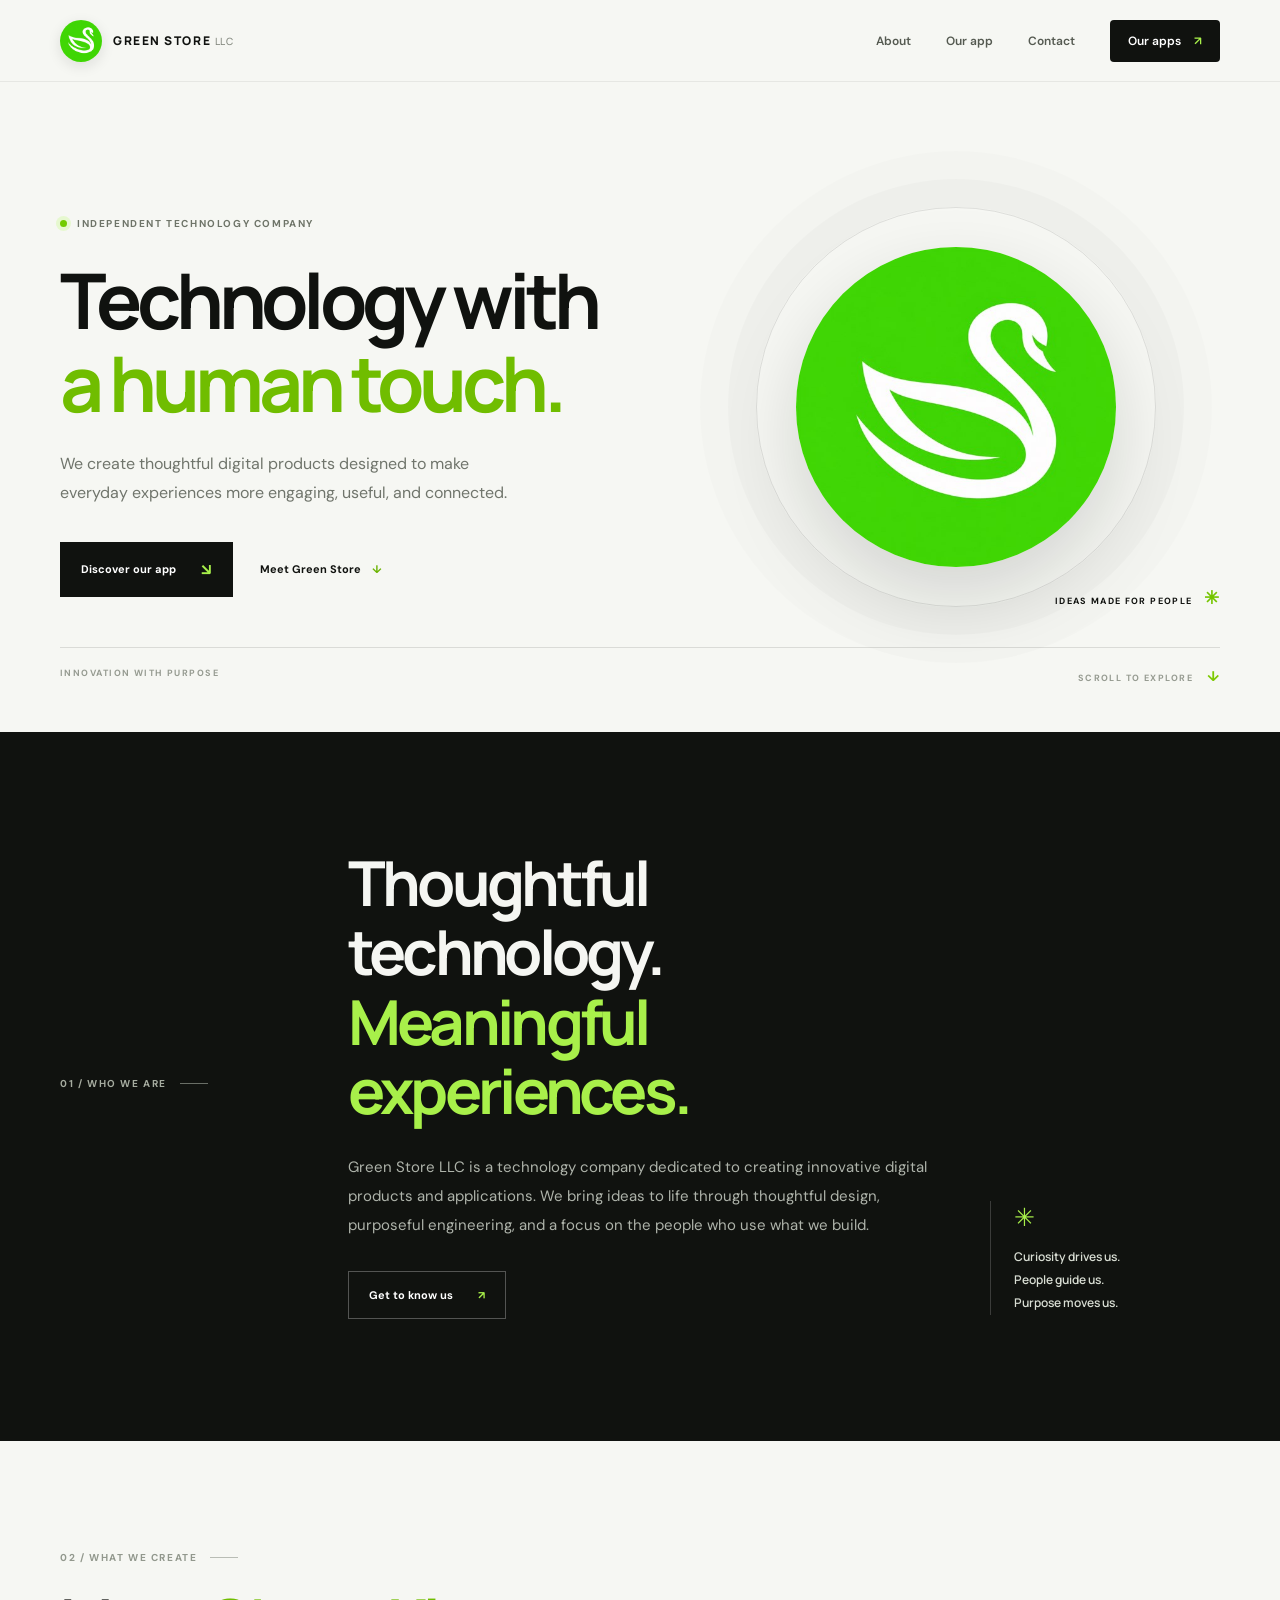
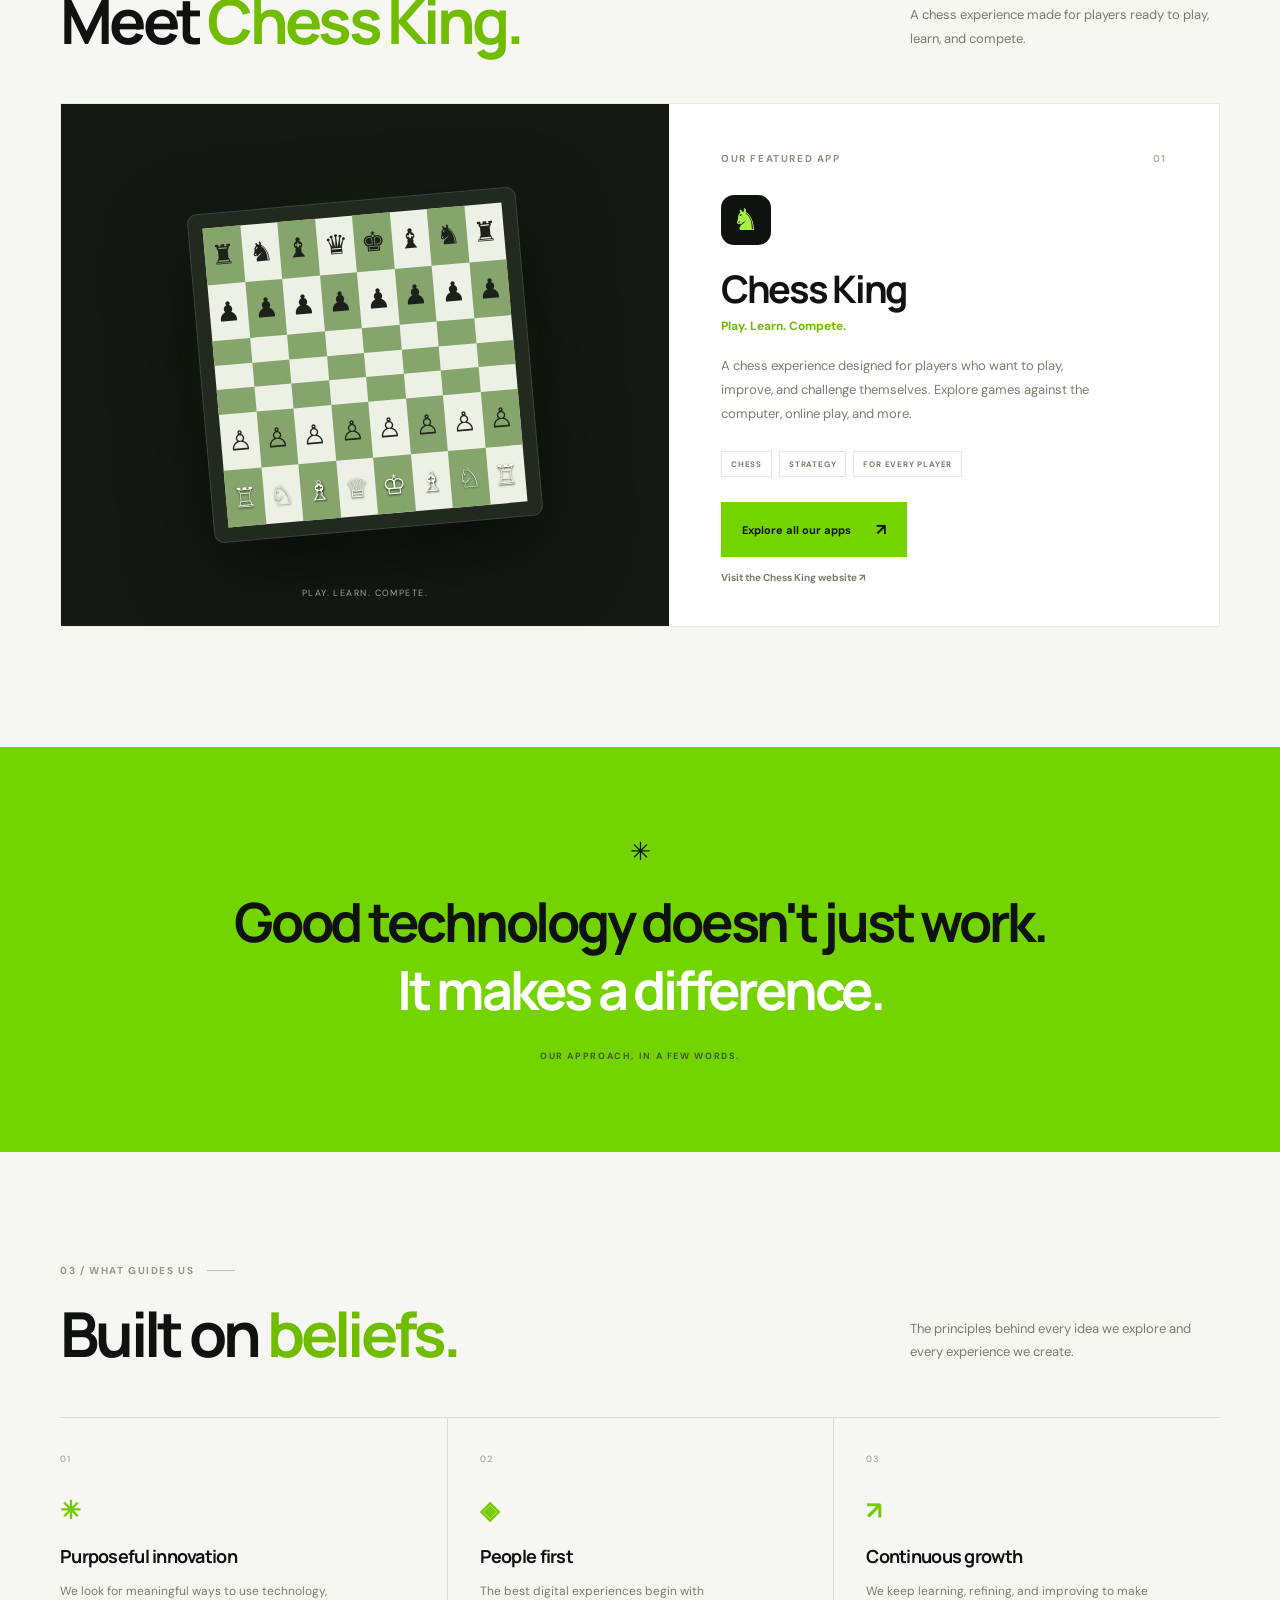
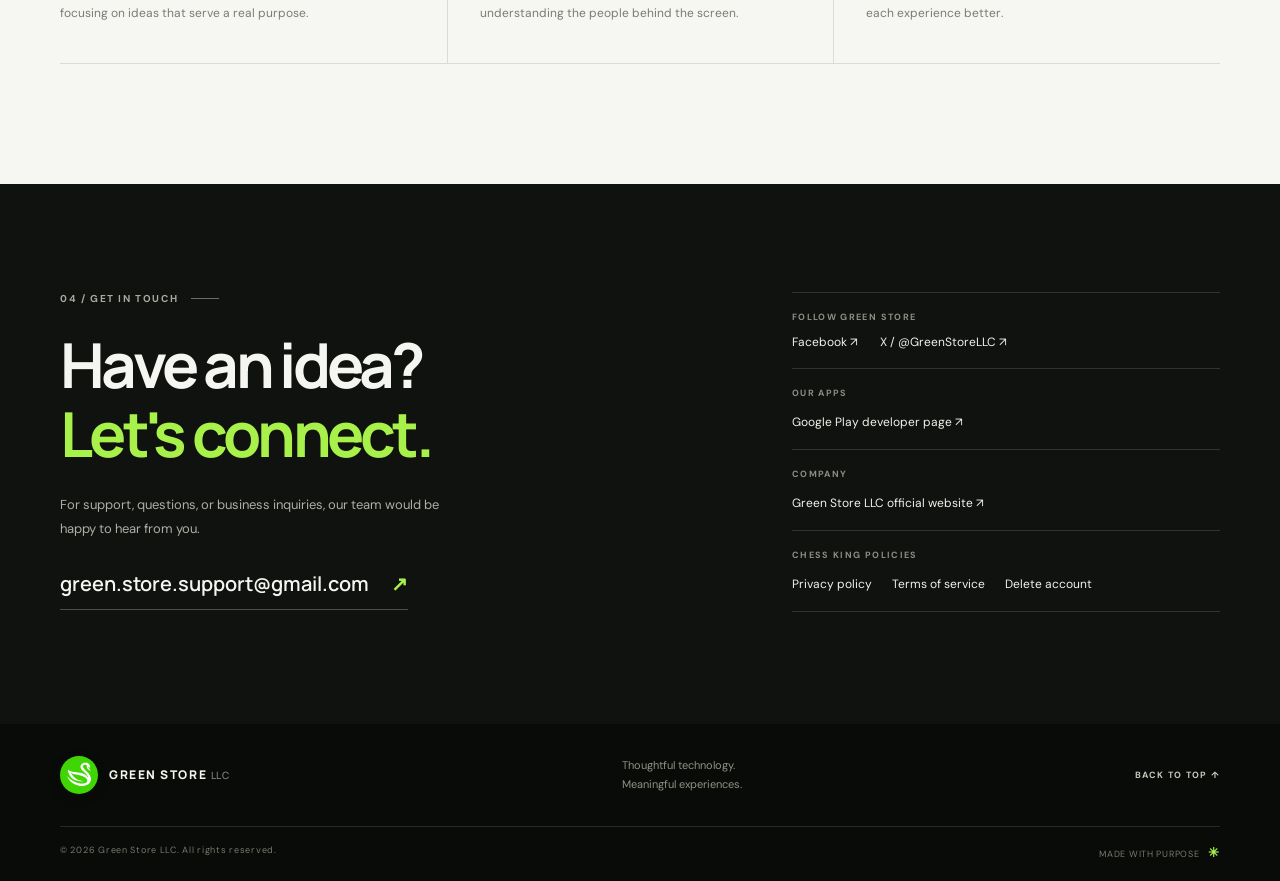
==== commit b06310e8: "Redesign Chess King legal and account deletion pages" ====
--- a/index.html
+++ b/index.html
@@ -111,7 +111,7 @@
           <div class="contact-detail"><span>FOLLOW GREEN STORE</span><div class="social-links"><a href="https://www.facebook.com/profile.php?id=61596301007547" target="_blank" rel="noopener noreferrer">Facebook ↗</a><a href="https://x.com/GreenStoreLLC" target="_blank" rel="noopener noreferrer">X / @GreenStoreLLC ↗</a></div></div>
           <div class="contact-detail"><span>OUR APPS</span><a href="https://play.google.com/store/apps/dev?id=5631731968854259829" target="_blank" rel="noopener noreferrer">Google Play developer page ↗</a></div>
           <div class="contact-detail"><span>COMPANY</span><a href="https://green-store-llc.github.io/" target="_blank" rel="noopener noreferrer">Green Store LLC official website ↗</a></div>
-          <div class="contact-detail legal-links"><span>CHESS KING POLICIES</span><a href="https://green-store-llc.github.io/chessking/privacy-policy" target="_blank" rel="noopener noreferrer">Privacy policy</a><a href="https://green-store-llc.github.io/chessking/terms-of-service" target="_blank" rel="noopener noreferrer">Terms of service</a></div>
+          <div class="contact-detail legal-links"><span>CHESS KING POLICIES</span><a href="https://green-store-llc.github.io/chessking/privacy-policy.html" target="_blank" rel="noopener noreferrer">Privacy policy</a><a href="https://green-store-llc.github.io/chessking/terms-of-service.html" target="_blank" rel="noopener noreferrer">Terms of service</a><a href="https://green-store-llc.github.io/chessking/delet-account.html" target="_blank" rel="noopener noreferrer">Delete account</a></div>
         </div>
       </div>
     </section>
